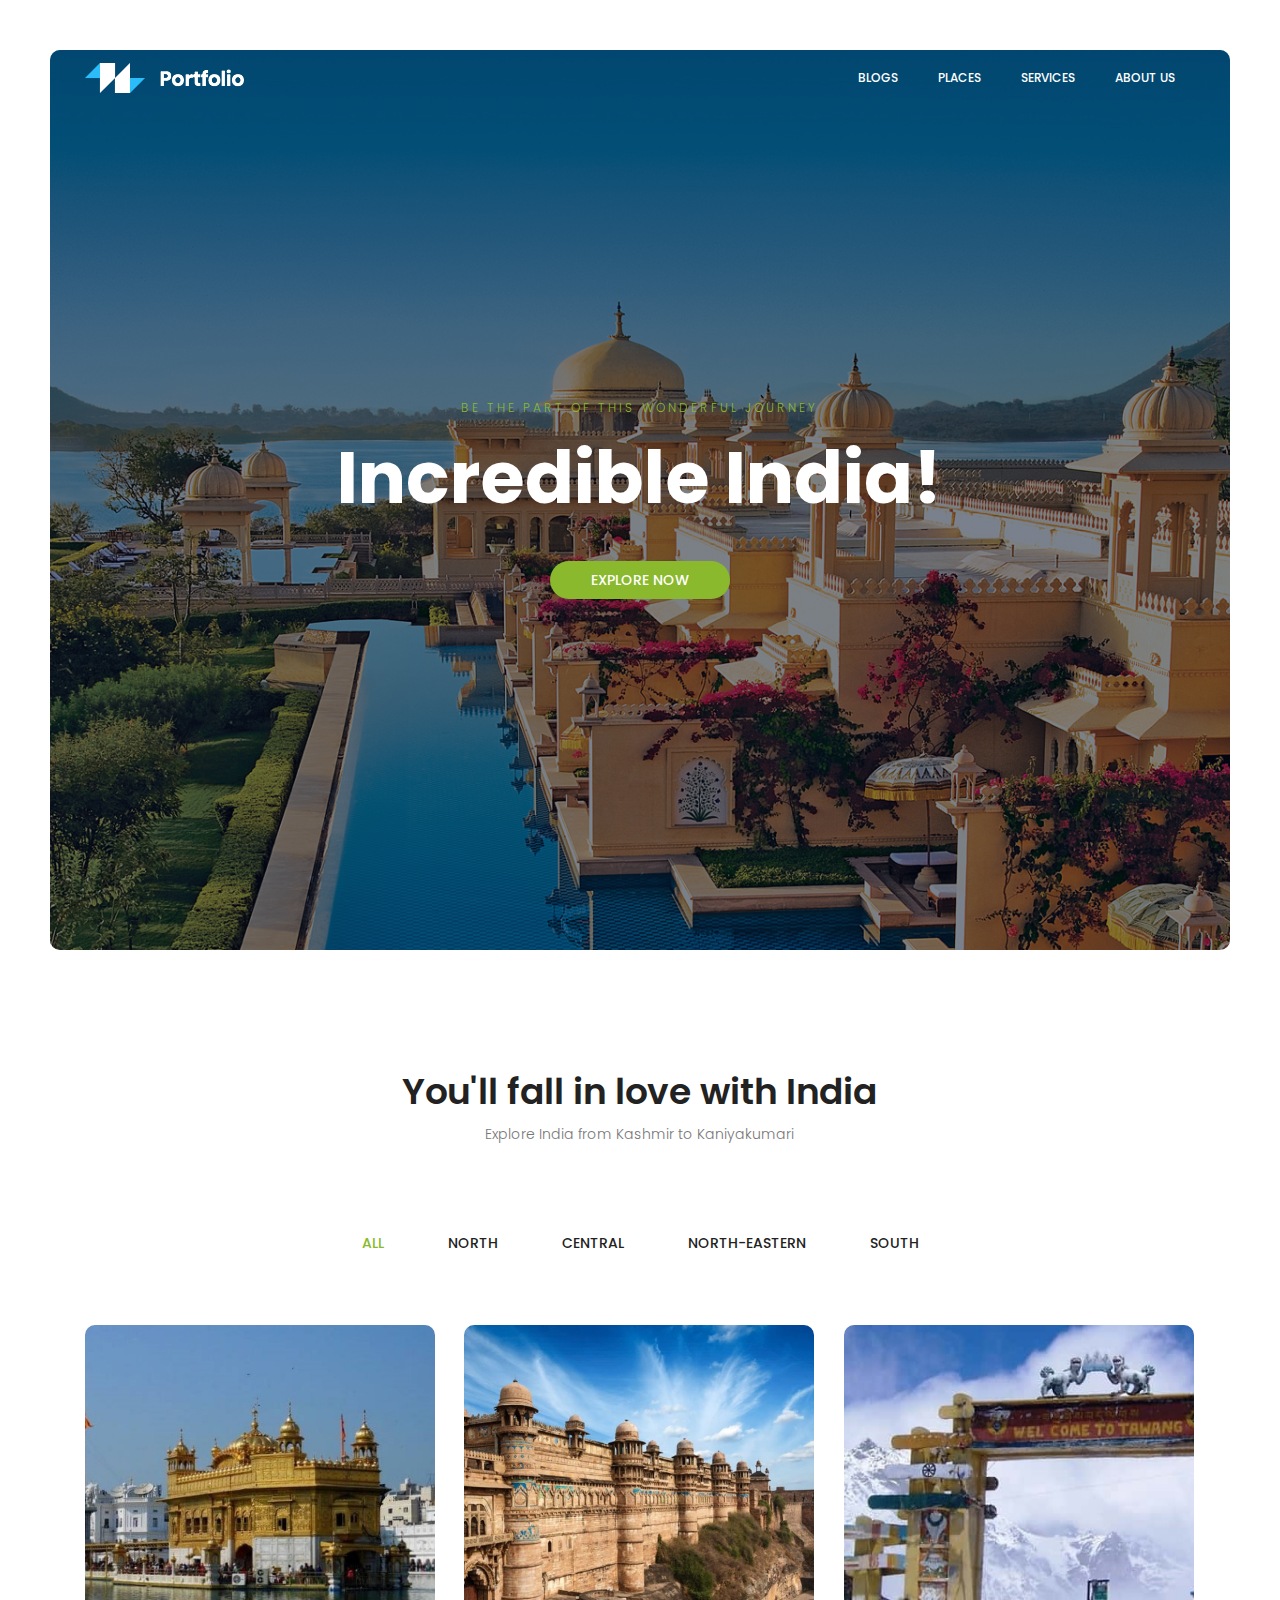
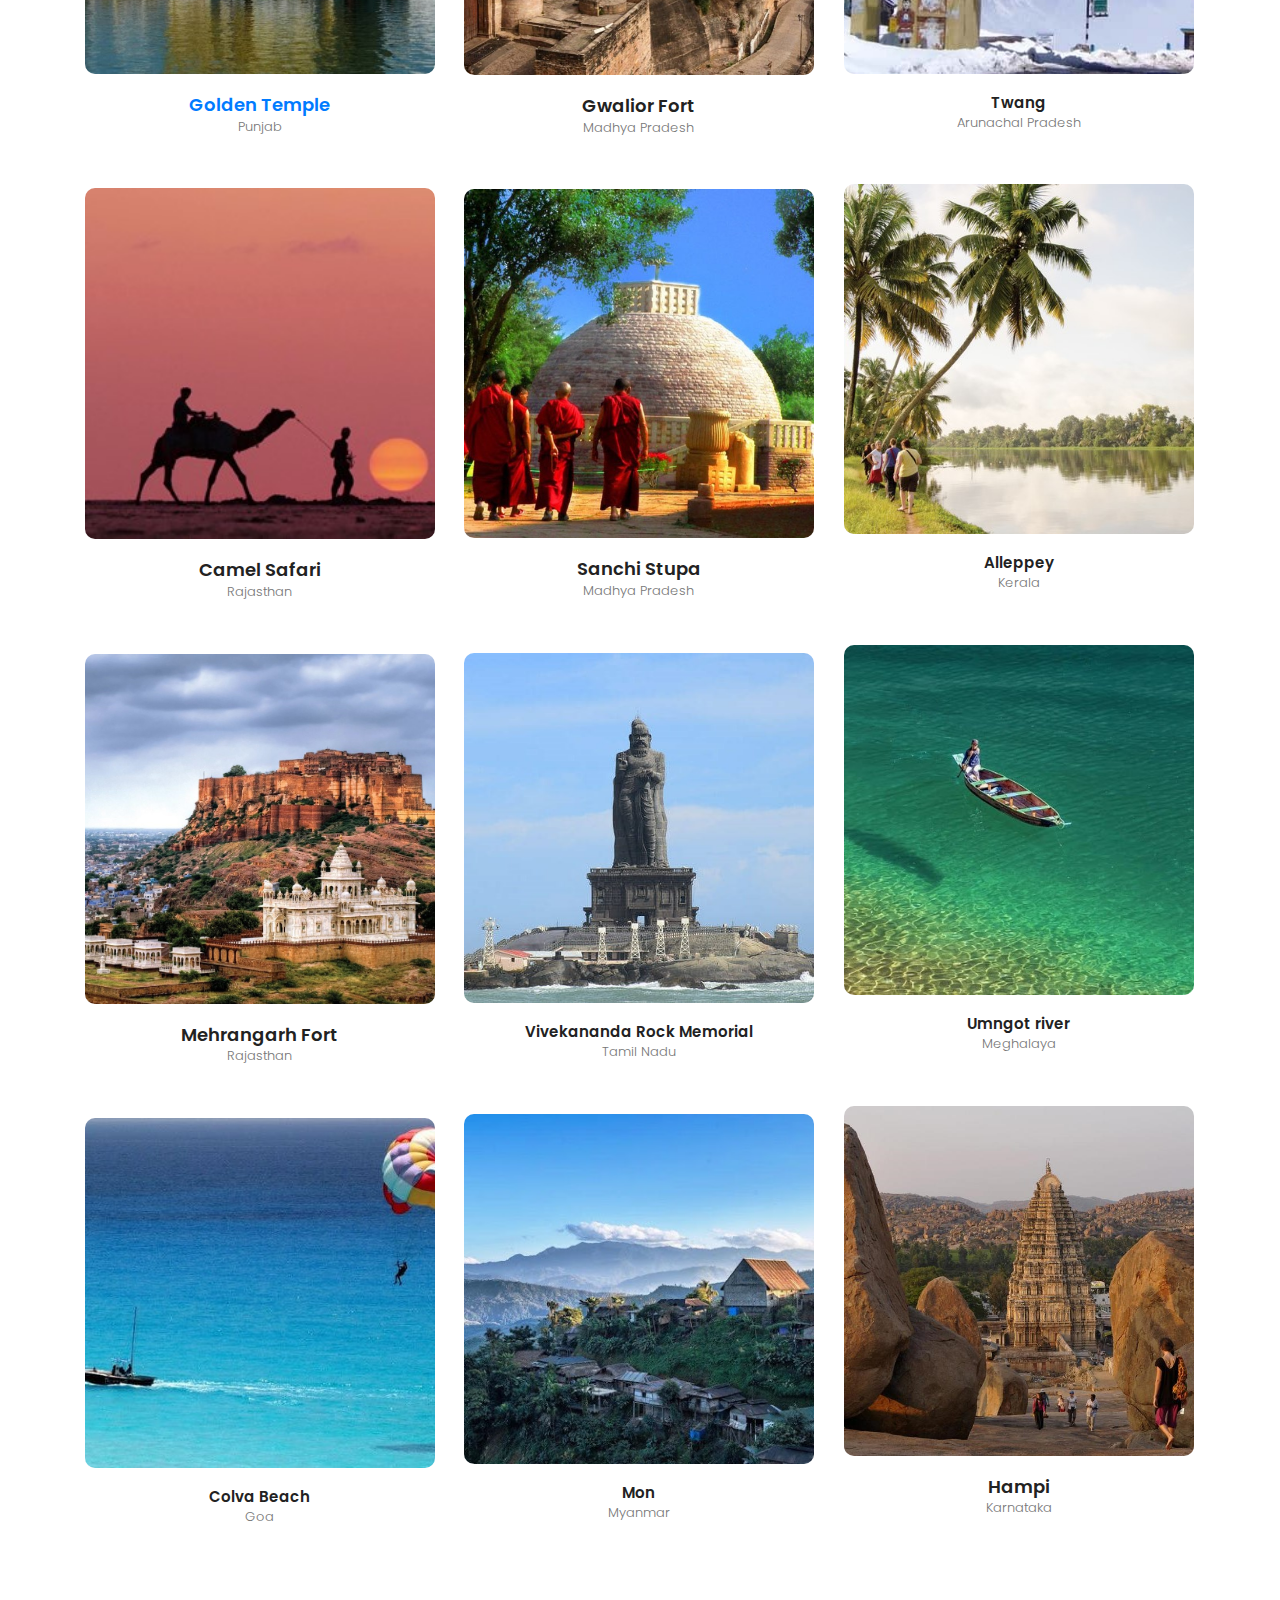
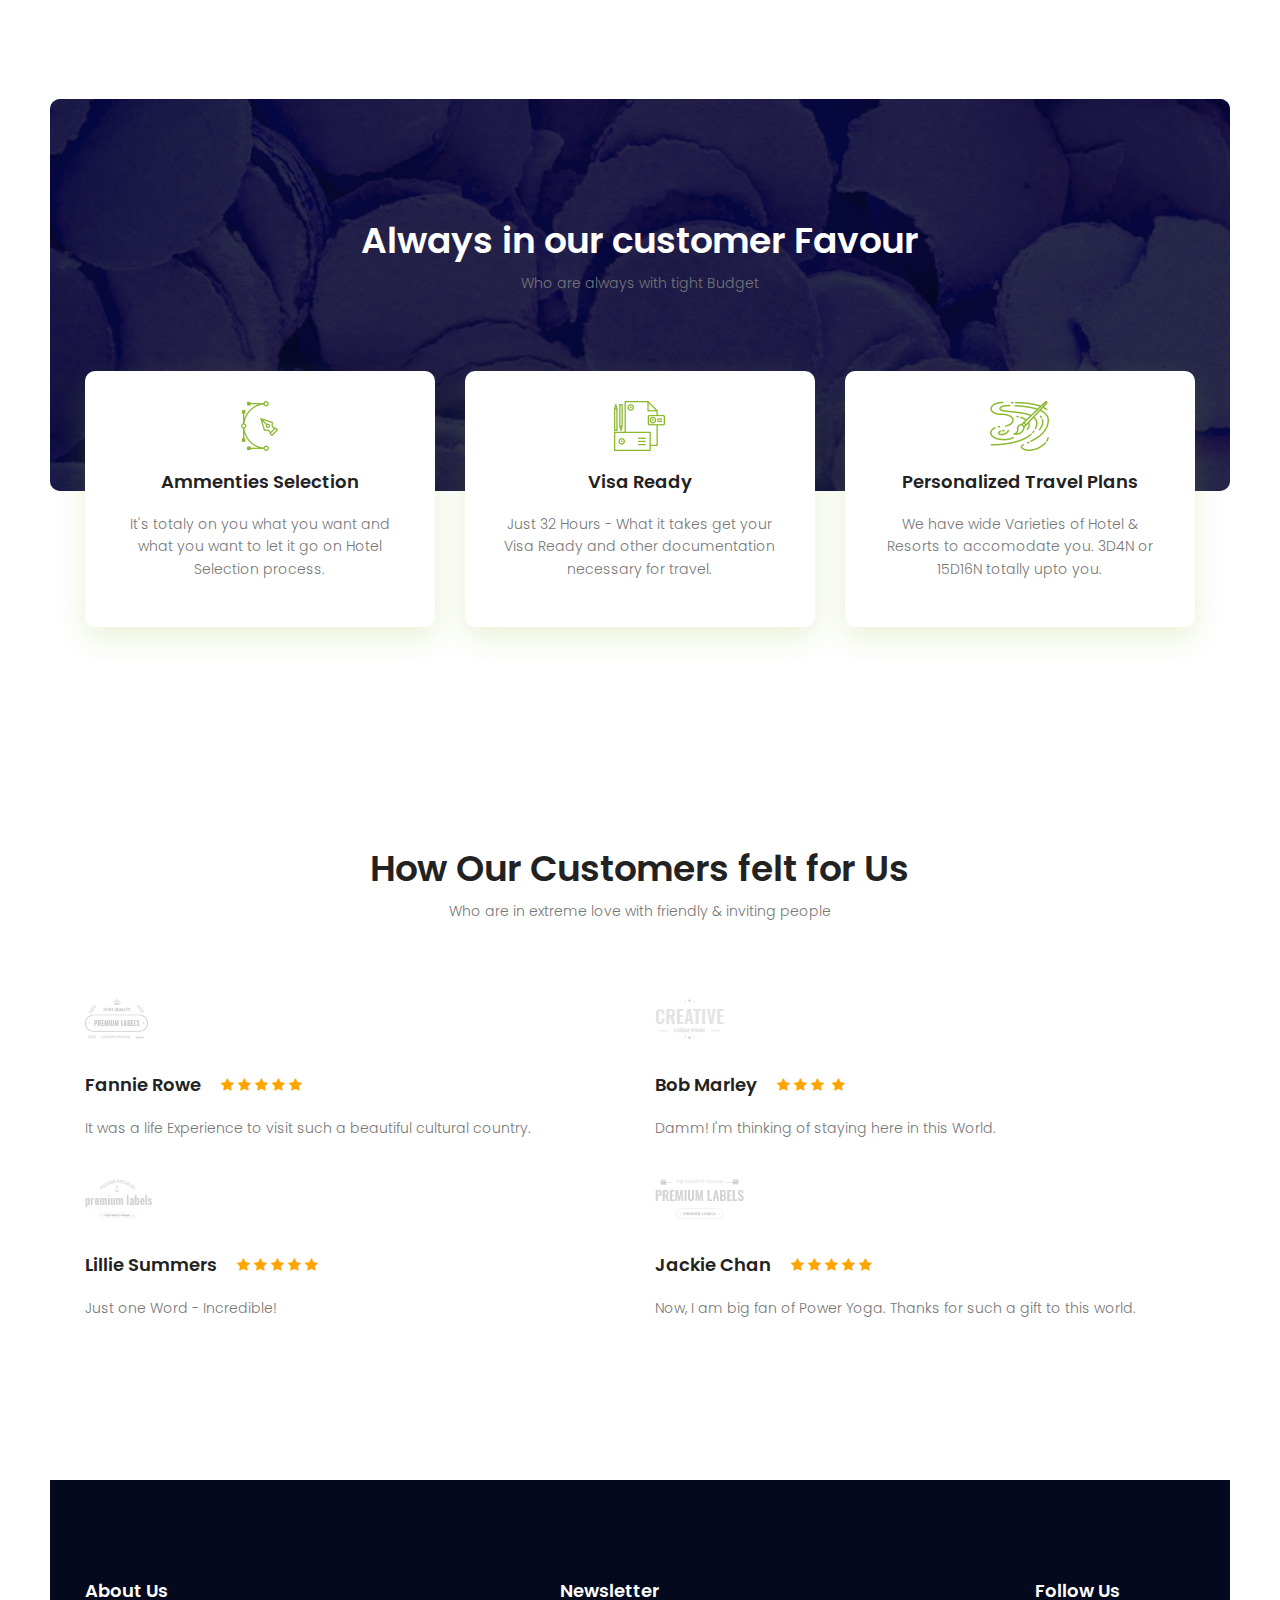
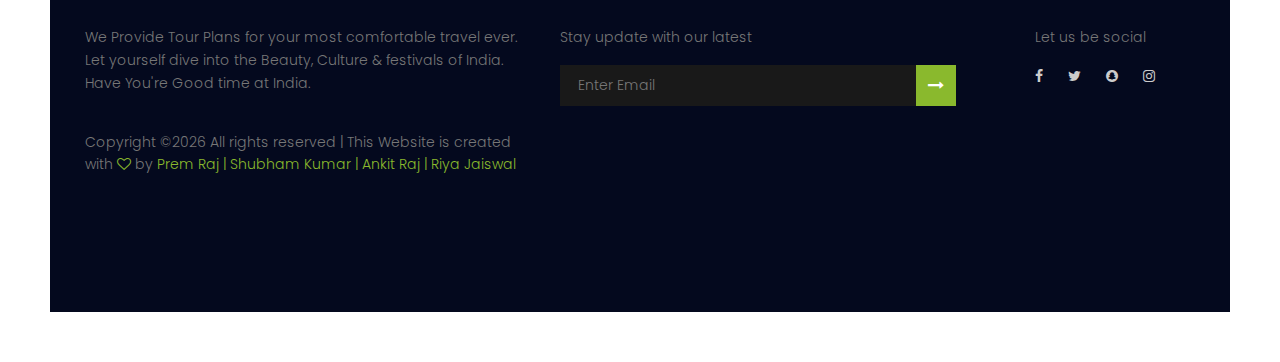
==== index.html @ 3ab8d6f5 "First Commit" ====
<!DOCTYPE html>
	<html lang="zxx" class="no-js">
	<head>
		<!-- Mobile Specific Meta -->
		<meta name="viewport" content="width=device-width, initial-scale=1, shrink-to-fit=no">
		<!-- Favicon-->
		<link rel="shortcut icon" href="img/fav.png">
		<!-- Author Meta -->
		<meta name="author" content="">
		<!-- Meta Description -->
		<meta name="description" content="">
		<!-- Meta Keyword -->
		<meta name="keywords" content="">
		<!-- meta character set -->
		<meta charset="UTF-8">
		<!-- Site Title -->
		<title>Tour India</title>
        <link rel="icon" href="./img/j.jpg" type="image/jpg">
		<link href="https://fonts.googleapis.com/css?family=Poppins:100,200,400,300,500,600,700" rel="stylesheet"> 
			<!--CSS============================================= -->
			<link rel="stylesheet" href="css/linearicons.css">
			<link rel="stylesheet" href="css/font-awesome.min.css">
			<link rel="stylesheet" href="css/bootstrap.css">
			<link rel="stylesheet" href="css/magnific-popup.css">
			<link rel="stylesheet" href="css/nice-select.css">					
			<link rel="stylesheet" href="css/animate.min.css">
			<link rel="stylesheet" href="css/owl.carousel.css">
			<link rel="stylesheet" href="css/main.css">
		</head>
		<body>
			<div class="protfolio-wrap">

			<!-- Start Header Area -->
			<header class="default-header">
				<nav class="navbar navbar-expand-lg  navbar-light">
					<div class="container">
						  <a class="navbar-brand" href="index.html">
						  	<img src="img/logo.png" alt="">
						  </a>
						  <button class="navbar-toggler" type="button" data-toggle="collapse" data-target="#navbarSupportedContent" aria-controls="navbarSupportedContent" aria-expanded="false" aria-label="Toggle navigation">
						    <span class="text-white lnr lnr-menu"></span>
						  </button>

						  <div class="collapse navbar-collapse justify-content-end align-items-center" id="navbarSupportedContent">
						    <ul class="navbar-nav">
								<li><a href="./Pages-inside/blog.html">Blogs</a></li>
								<li><a href="#portfolio">Places</a></li>
								<li><a href="#service">Services</a></li>
								<li><a href="./Pages-inside/About.html">About Us</a></li>
						    </ul>
						  </div>						
					</div>
				</nav>
			</header>
			<!-- End Header Area -->	
				<!-- start banner Area -->
				<section class="banner-area relative" id="home">	
					<div class="overlay overlay-bg"></div>
					<div class="container">
						<div class="row fullscreen d-flex align-items-center justify-content-center">
							<div class="banner-content col-lg-10">
								<h5 class="text-uppercase">Be the part of this Wonderful Journey</h5>
								<h1>
									Incredible India!				
								</h1>
								<a href="#" class="primary-btn text-uppercase">Explore Now</a>
							</div>											
						</div>
					</div>
				</section>
				<!-- End banner Area -->	
				
				<!-- Start portfolio-area Area -->	
				<section class="portfolio-area section-gap" id="portfolio">
				  <div class="container">
						<div class="row d-flex justify-content-center">
							<div class="menu-content col-lg-10">
								<div class="title text-center">
									<h1 class="mb-10">You'll fall in love with India</h1>
									<p>Explore India from Kashmir to Kaniyakumari</p>
								</div>
							</div>
						</div>
				    
				    <div class="filters">
				      <ul>
				        <li class="active" data-filter="*">All</li>
				        <li data-filter=".corporate">North</li>
				        <li data-filter=".personal">Central</li>
				        <li data-filter=".agency">North-Eastern</li>
				        <li data-filter=".portal">South</li>
				      </ul>
				    </div>
				    
				    <div class="filters-content">
				      <div class="row grid">
				        <div class="single-portfolio col-sm-4 all corporate">
				          <div class="item">
				            <img src="img/p1.jpg" alt="Work 1">
				            <div class="p-inner">
				              <h4><a href="./Pages-inside/GoldenTemple-Info.html">Golden Temple</a></h4>
				              <div class="cat">Punjab</div>
				            </div>
				          </div>
				        </div>
				        <div class="single-portfolio col-sm-4 all personal">
				          <div class="item">
				            <img src="img/p2.jpg" alt="Work 1">
				            <div class="p-inner">
				              <h4>Gwalior Fort</h4>
				              <div class="cat">Madhya Pradesh</div>
				            </div>
				          </div>
				        </div>
				        <div class="single-portfolio col-sm-4 all agency">
				          <div class="item">
				            <img src="img/p9.jpg" alt="Work 1">
				            <div class="p-inner">
				              <h5>Twang</h5>
				              <div class="cat">Arunachal Pradesh</div>
				            </div>
				          </div>
				        </div>
				        <div class="single-portfolio col-sm-4 all portal">
				          <div class="item">
				            <img src="img/p12.jpg" alt="Work 1">
				            <div class="p-inner">
				              <h5>Alleppey</h5>
				              <div class="cat">Kerala</div>
				            </div>
				          </div>
				        </div>

				        <div class="single-portfolio col-sm-4 all corporate">
				          <div class="item">
				            <img src="img/p5.jpg" alt="Work 1">
				            <div class="p-inner">
				              <h4>Camel Safari</h4>
				              <div class="cat">Rajasthan</div>
				            </div>
				          </div>
				        </div>
				        <div class="single-portfolio col-sm-4 all personal">
				          <div class="item">
				            <img src="img/p6.jpg" alt="Work 1">
				            <div class="p-inner">
				              <h4>Sanchi Stupa</h4>
				              <div class="cat">Madhya Pradesh</div>
				            </div>
				          </div>
				        </div>
				        <div class="single-portfolio col-sm-4 all agency">
				          <div class="item">
				            <img src="img/p7.jpg" alt="Work 1">
				            <div class="p-inner">
				              <h5>Umngot river</h5>
				              <div class="cat">Meghalaya</div>
				            </div>
				          </div>
				        </div>
				        <div class="single-portfolio col-sm-4 all portal">
				          <div class="item">
				            <img src="img/p10.jpg" alt="Work 1">
				            <div class="p-inner">
				              <h5>Vivekananda Rock Memorial</h5>
				              <div class="cat">Tamil Nadu</div>
				            </div>
				          </div>
				        </div>		
				        <div class="single-portfolio col-sm-4 all corporate">
				          <div class="item">
				            <img src="img/p4.jpg" alt="Work 1">
				            <div class="p-inner">
				              <h4>Mehrangarh Fort</h4>
				              <div class="cat">Rajasthan</div>
				            </div>
				          </div>
				        </div>
				        <div class="single-portfolio col-sm-4 all personal">
				          <div class="item">
				            <img src="img/p3.jpg" alt="Work 1">
				            <div class="p-inner">
				              <h4>Hampi</h4>
				              <div class="cat">Karnataka</div>
				            </div>
				          </div>
				        </div>
				        <div class="single-portfolio col-sm-4 all agency">
				          <div class="item">
				            <img src="img/p8.jpg" alt="Work 1">
				            <div class="p-inner">
				              <h5>Mon</h5>
				              <div class="cat">Myanmar</div>
				            </div>
				          </div>
				        </div>
				        <div class="single-portfolio col-sm-4 all portal">
				          <div class="item">
				            <img src="img/p11.jpg" alt="Work 1">
				            <div class="p-inner">
				              <h5>Colva Beach</h5>
				              <div class="cat">Goa</div>
				            </div>
				          </div>
				        </div>					        		        
				        
				      </div>
				    </div>
				    
				  </div>
				</section>
				<!-- End portfolio-area Area -->	

				
				<!-- Start service Area -->
				<section class="service-area section-gap relative" id="service">
					<div class="overlay overlay-bg"></div>	
					<div class="container">
						<div class="row d-flex justify-content-center">
							<div class="menu-content pb-60 col-lg-10">
								<div class="title text-center">
									<h1 class="mb-10 text-white">Always in our customer Favour</h1>
									<p>Who are always with tight Budget</p>
								</div>
							</div>
						</div>	
					</div>	
				</section>
				<!-- End service Area -->
				
				<!-- Start services Area -->
				<section class="services-area pb-100" >
					<div class="container">
						<div class="row">
							<div class="col-lg-4">
								<div class="single-service">
									<img class="img-fluid" src="img/s1.png" alt="">
									<h4>Ammenties Selection</h4>
									<p>
										It's totaly on you what you want and what you want to let it go on Hotel Selection process.
									</p>
								</div>
							</div>
							<div class="col-lg-4">
								<div class="single-service">
									<img class="img-fluid" src="img/s2.png" alt="">
									<h4>Visa Ready</h4>
									<p>
										Just 32 Hours - What it takes get your Visa Ready and other documentation necessary for travel.
									</p>
								</div>
							</div>
							<div class="col-lg-4">
								<div class="single-service">
									<img class="img-fluid" src="img/s3.png" alt="">
									<h4>Personalized Travel Plans</h4>
									<p>
										We have wide Varieties of Hotel &amp; Resorts to accomodate you. 3D4N or 15D16N totally upto you.
									</p>
								</div>
							</div>														
						</div>
					</div>	
				</section>
				<!-- End services Area -->
				
				<!-- Start review Area -->
				<section class="review-area section-gap" id="testimonial">
					<div class="container">
						<div class="row d-flex justify-content-center">
							<div class="menu-content pb-60 col-lg-10">
								<div class="title text-center">
									<h1 class="mb-10">How Our Customers felt for Us</h1>
									<p>Who are in extreme love with friendly &amp; inviting people</p>
								</div>
							</div>
						</div>							
						<div class="row">
							<div class="col-lg-6">
								<div class="single-review">
									<img src="img/c1.png" alt="">
									<div class="title d-flex flex-row">
										<a href="#"><h4>Fannie Rowe</h4></a>									
										<div class="star">
											<span class="fa fa-star checked"></span>
											<span class="fa fa-star checked"></span>
											<span class="fa fa-star checked"></span>
											<span class="fa fa-star checked"></span>
											<span class="fa fa-star checked"></span>
										</div>
									</div>
									<p>
										It was a life Experience to visit such a beautiful cultural country.
									</p>
								</div>	
								<div class="single-review">
									<img src="img/c3.png" alt="">
									<div class="title d-flex flex-row">
										<a href="#"><h4>Lillie Summers</h4></a>									
										<div class="star">
											<span class="fa fa-star checked"></span>
											<span class="fa fa-star checked"></span>
											<span class="fa fa-star checked"></span>
											<span class="fa fa-star checked"></span>
											<span class="fa fa-star checked"></span>
										</div>
									</div>
									<p>
										Just one Word - Incredible!
									</p>
								</div>															
							</div>
							<div class="col-lg-6">
								<div class="single-review">
									<img src="img/c2.png" alt="">
									<div class="title d-flex flex-row">
										<a href="#"><h4>Bob Marley</h4></a>									
										<div class="star">
											<span class="fa fa-star checked"></span>
											<span class="fa fa-star checked"></span>
											<span class="fa fa-star checked"></span>
											<span class="fa fa-starchecked"></span>
											<span class="fa fa-star checked"></span>
										</div>
									</div>
									<p>
										Damm! I'm thinking of staying here in this World.
									</p>
								</div>	
								<div class="single-review">
									<img src="img/c4.png" alt="">
									<div class="title d-flex flex-row">
										<a href="#"><h4>Jackie Chan</h4></a>									
										<div class="star">
											<span class="fa fa-star checked"></span>
											<span class="fa fa-star checked"></span>
											<span class="fa fa-star checked"></span>
											<span class="fa fa-star checked"></span>
											<span class="fa fa-star checked"></span>
										</div>
									</div>
									<p>
										Now, I am big fan of Power Yoga. Thanks for such a gift to this world.
									</p>
								</div>															
							</div>							
						</div>
                    </div>	
				</section>
				<!-- End review Area -->
				

				<!-- start footer Area -->		
				<footer class="footer-area section-gap">
					<div class="container">
						<div class="row">
							<div class="col-lg-5 col-md-6 col-sm-6">
								<div class="single-footer-widget">
									<h6>About Us</h6>
									<p>
										We Provide Tour Plans for your most comfortable travel ever. Let yourself dive into the Beauty, Culture &amp; festivals of India. Have You're Good time at India.
									</p>
									<p class="footer-text">
Copyright &copy;<script>document.write(new Date().getFullYear());</script> All rights reserved | This Website is created with <i class="fa fa-heart-o" aria-hidden="true"></i> by <a href="https://github.com/mrjatinchauhan" target="_blank">Prem Raj | Shubham Kumar | Ankit Raj | Riya Jaiswal</a>
								</p>	
								</div>
							</div>
							<div class="col-lg-5  col-md-6 col-sm-6">
								<div class="single-footer-widget">
									<h6>Newsletter</h6>
									<p>Stay update with our latest</p>
									<div class="" id="mc_embed_signup">
							         <form target="_blank"  action="" method="get" class="form-inline">
											<input class="form-control" name="EMAIL" placeholder="Enter Email" onfocus="this.placeholder = ''" onblur="this.placeholder = 'Enter Your Email Here '" required="" type="email">
				                            	<button class="click-btn btn btn-default"><i class="fa fa-long-arrow-right" aria-hidden="true"></i></button>
				                           
											<div class="info"></div>
										</form>
									</div>
								</div>
							</div>						
							<div class="col-lg-2 col-md-6 col-sm-6 social-widget">
								<div class="single-footer-widget">
									<h6>Follow Us</h6>
									<p>Let us be social</p>
									<div class="footer-social d-flex align-items-center">
										<a href="#"><i class="fa fa-facebook"></i></a>
										<a href="#"><i class="fa fa-twitter"></i></a>
										<a href="#"><i class="fa fa-snapchat"></i></a>
										<a href="#"><i class="fa fa-instagram"></i></a>
									</div>
								</div>
							</div>							
						</div>
					</div>
				</footer>	
				<!-- End footer Area -->					
			</div>
			<script src="js/vendor/jquery-2.2.4.min.js"></script>
			<script src="https://cdnjs.cloudflare.com/ajax/libs/popper.js/1.12.9/umd/popper.min.js" integrity="sha384-ApNbgh9B+Y1QKtv3Rn7W3mgPxhU9K/ScQsAP7hUibX39j7fakFPskvXusvfa0b4Q" crossorigin="anonymous"></script>
			<script src="js/vendor/bootstrap.min.js"></script>			
  			<script src="js/easing.min.js"></script>			
			<script src="js/jquery.ajaxchimp.min.js"></script>
			<script src="js/jquery.magnific-popup.min.js"></script>	
			<script src="js/owl.carousel.min.js"></script>			
			<script src="js/jquery.sticky.js"></script>			
			<script src="js/jquery.nice-select.min.js"></script>			
			<script src="js/parallax.min.js"></script>	
			<script src="js/mail-script.js"></script>
			<script src="js/isotope.pkgd.min.js"></script>	
			<script src="js/main.js"></script>	
		</body>
	</html>
---- css/linearicons.css ----
@font-face {
	font-family: 'Linearicons-Free';
	src:url('../fonts/Linearicons-Free.eot?w118d');
	src:url('../fonts/Linearicons-Free.eot?#iefixw118d') format('embedded-opentype'),
		url('../fonts/Linearicons-Free.woff2?w118d') format('woff2'),
		url('../fonts/Linearicons-Free.woff?w118d') format('woff'),
		url('../fonts/Linearicons-Free.ttf?w118d') format('truetype'),
		url('../fonts/Linearicons-Free.svg?w118d#Linearicons-Free') format('svg');
	font-weight: normal;
	font-style: normal;
}

.lnr {
	font-family: 'Linearicons-Free';
	speak: none;
	font-style: normal;
	font-weight: normal;
	font-variant: normal;
	text-transform: none;
	line-height: 1;

	/* Better Font Rendering =========== */
	-webkit-font-smoothing: antialiased;
	-moz-osx-font-smoothing: grayscale;
}

.lnr-home:before {
	content: "\e800";
}
.lnr-apartment:before {
	content: "\e801";
}
.lnr-pencil:before {
	content: "\e802";
}
.lnr-magic-wand:before {
	content: "\e803";
}
.lnr-drop:before {
	content: "\e804";
}
.lnr-lighter:before {
	content: "\e805";
}
.lnr-poop:before {
	content: "\e806";
}
.lnr-sun:before {
	content: "\e807";
}
.lnr-moon:before {
	content: "\e808";
}
.lnr-cloud:before {
	content: "\e809";
}
.lnr-cloud-upload:before {
	content: "\e80a";
}
.lnr-cloud-download:before {
	content: "\e80b";
}
.lnr-cloud-sync:before {
	content: "\e80c";
}
.lnr-cloud-check:before {
	content: "\e80d";
}
.lnr-database:before {
	content: "\e80e";
}
.lnr-lock:before {
	content: "\e80f";
}
.lnr-cog:before {
	content: "\e810";
}
.lnr-trash:before {
	content: "\e811";
}
.lnr-dice:before {
	content: "\e812";
}
.lnr-heart:before {
	content: "\e813";
}
.lnr-star:before {
	content: "\e814";
}
.lnr-star-half:before {
	content: "\e815";
}
.lnr-star-empty:before {
	content: "\e816";
}
.lnr-flag:before {
	content: "\e817";
}
.lnr-envelope:before {
	content: "\e818";
}
.lnr-paperclip:before {
	content: "\e819";
}
.lnr-inbox:before {
	content: "\e81a";
}
.lnr-eye:before {
	content: "\e81b";
}
.lnr-printer:before {
	content: "\e81c";
}
.lnr-file-empty:before {
	content: "\e81d";
}
.lnr-file-add:before {
	content: "\e81e";
}
.lnr-enter:before {
	content: "\e81f";
}
.lnr-exit:before {
	content: "\e820";
}
.lnr-graduation-hat:before {
	content: "\e821";
}
.lnr-license:before {
	content: "\e822";
}
.lnr-music-note:before {
	content: "\e823";
}
.lnr-film-play:before {
	content: "\e824";
}
.lnr-camera-video:before {
	content: "\e825";
}
.lnr-camera:before {
	content: "\e826";
}
.lnr-picture:before {
	content: "\e827";
}
.lnr-book:before {
	content: "\e828";
}
.lnr-bookmark:before {
	content: "\e829";
}
.lnr-user:before {
	content: "\e82a";
}
.lnr-users:before {
	content: "\e82b";
}
.lnr-shirt:before {
	content: "\e82c";
}
.lnr-store:before {
	content: "\e82d";
}
.lnr-cart:before {
	content: "\e82e";
}
.lnr-tag:before {
	content: "\e82f";
}
.lnr-phone-handset:before {
	content: "\e830";
}
.lnr-phone:before {
	content: "\e831";
}
.lnr-pushpin:before {
	content: "\e832";
}
.lnr-map-marker:before {
	content: "\e833";
}
.lnr-map:before {
	content: "\e834";
}
.lnr-location:before {
	content: "\e835";
}
.lnr-calendar-full:before {
	content: "\e836";
}
.lnr-keyboard:before {
	content: "\e837";
}
.lnr-spell-check:before {
	content: "\e838";
}
.lnr-screen:before {
	content: "\e839";
}
.lnr-smartphone:before {
	content: "\e83a";
}
.lnr-tablet:before {
	content: "\e83b";
}
.lnr-laptop:before {
	content: "\e83c";
}
.lnr-laptop-phone:before {
	content: "\e83d";
}
.lnr-power-switch:before {
	content: "\e83e";
}
.lnr-bubble:before {
	content: "\e83f";
}
.lnr-heart-pulse:before {
	content: "\e840";
}
.lnr-construction:before {
	content: "\e841";
}
.lnr-pie-chart:before {
	content: "\e842";
}
.lnr-chart-bars:before {
	content: "\e843";
}
.lnr-gift:before {
	content: "\e844";
}
.lnr-diamond:before {
	content: "\e845";
}
.lnr-linearicons:before {
	content: "\e846";
}
.lnr-dinner:before {
	content: "\e847";
}
.lnr-coffee-cup:before {
	content: "\e848";
}
.lnr-leaf:before {
	content: "\e849";
}
.lnr-paw:before {
	content: "\e84a";
}
.lnr-rocket:before {
	content: "\e84b";
}
.lnr-briefcase:before {
	content: "\e84c";
}
.lnr-bus:before {
	content: "\e84d";
}
.lnr-car:before {
	content: "\e84e";
}
.lnr-train:before {
	content: "\e84f";
}
.lnr-bicycle:before {
	content: "\e850";
}
.lnr-wheelchair:before {
	content: "\e851";
}
.lnr-select:before {
	content: "\e852";
}
.lnr-earth:before {
	content: "\e853";
}
.lnr-smile:before {
	content: "\e854";
}
.lnr-sad:before {
	content: "\e855";
}
.lnr-neutral:before {
	content: "\e856";
}
.lnr-mustache:before {
	content: "\e857";
}
.lnr-alarm:before {
	content: "\e858";
}
.lnr-bullhorn:before {
	content: "\e859";
}
.lnr-volume-high:before {
	content: "\e85a";
}
.lnr-volume-medium:before {
	content: "\e85b";
}
.lnr-volume-low:before {
	content: "\e85c";
}
.lnr-volume:before {
	content: "\e85d";
}
.lnr-mic:before {
	content: "\e85e";
}
.lnr-hourglass:before {
	content: "\e85f";
}
.lnr-undo:before {
	content: "\e860";
}
.lnr-redo:before {
	content: "\e861";
}
.lnr-sync:before {
	content: "\e862";
}
.lnr-history:before {
	content: "\e863";
}
.lnr-clock:before {
	content: "\e864";
}
.lnr-download:before {
	content: "\e865";
}
.lnr-upload:before {
	content: "\e866";
}
.lnr-enter-down:before {
	content: "\e867";
}
.lnr-exit-up:before {
	content: "\e868";
}
.lnr-bug:before {
	content: "\e869";
}
.lnr-code:before {
	content: "\e86a";
}
.lnr-link:before {
	content: "\e86b";
}
.lnr-unlink:before {
	content: "\e86c";
}
.lnr-thumbs-up:before {
	content: "\e86d";
}
.lnr-thumbs-down:before {
	content: "\e86e";
}
.lnr-magnifier:before {
	content: "\e86f";
}
.lnr-cross:before {
	content: "\e870";
}
.lnr-menu:before {
	content: "\e871";
}
.lnr-list:before {
	content: "\e872";
}
.lnr-chevron-up:before {
	content: "\e873";
}
.lnr-chevron-down:before {
	content: "\e874";
}
.lnr-chevron-left:before {
	content: "\e875";
}
.lnr-chevron-right:before {
	content: "\e876";
}
.lnr-arrow-up:before {
	content: "\e877";
}
.lnr-arrow-down:before {
	content: "\e878";
}
.lnr-arrow-left:before {
	content: "\e879";
}
.lnr-arrow-right:before {
	content: "\e87a";
}
.lnr-move:before {
	content: "\e87b";
}
.lnr-warning:before {
	content: "\e87c";
}
.lnr-question-circle:before {
	content: "\e87d";
}
.lnr-menu-circle:before {
	content: "\e87e";
}
.lnr-checkmark-circle:before {
	content: "\e87f";
}
.lnr-cross-circle:before {
	content: "\e880";
}
.lnr-plus-circle:before {
	content: "\e881";
}
.lnr-circle-minus:before {
	content: "\e882";
}
.lnr-arrow-up-circle:before {
	content: "\e883";
}
.lnr-arrow-down-circle:before {
	content: "\e884";
}
.lnr-arrow-left-circle:before {
	content: "\e885";
}
.lnr-arrow-right-circle:before {
	content: "\e886";
}
.lnr-chevron-up-circle:before {
	content: "\e887";
}
.lnr-chevron-down-circle:before {
	content: "\e888";
}
.lnr-chevron-left-circle:before {
	content: "\e889";
}
.lnr-chevron-right-circle:before {
	content: "\e88a";
}
.lnr-crop:before {
	content: "\e88b";
}
.lnr-frame-expand:before {
	content: "\e88c";
}
.lnr-frame-contract:before {
	content: "\e88d";
}
.lnr-layers:before {
	content: "\e88e";
}
.lnr-funnel:before {
	content: "\e88f";
}
.lnr-text-format:before {
	content: "\e890";
}
.lnr-text-format-remove:before {
	content: "\e891";
}
.lnr-text-size:before {
	content: "\e892";
}
.lnr-bold:before {
	content: "\e893";
}
.lnr-italic:before {
	content: "\e894";
}
.lnr-underline:before {
	content: "\e895";
}
.lnr-strikethrough:before {
	content: "\e896";
}
.lnr-highlight:before {
	content: "\e897";
}
.lnr-text-align-left:before {
	content: "\e898";
}
.lnr-text-align-center:before {
	content: "\e899";
}
.lnr-text-align-right:before {
	content: "\e89a";
}
.lnr-text-align-justify:before {
	content: "\e89b";
}
.lnr-line-spacing:before {
	content: "\e89c";
}
.lnr-indent-increase:before {
	content: "\e89d";
}
.lnr-indent-decrease:before {
	content: "\e89e";
}
.lnr-pilcrow:before {
	content: "\e89f";
}
.lnr-direction-ltr:before {
	content: "\e8a0";
}
.lnr-direction-rtl:before {
	content: "\e8a1";
}
.lnr-page-break:before {
	content: "\e8a2";
}
.lnr-sort-alpha-asc:before {
	content: "\e8a3";
}
.lnr-sort-amount-asc:before {
	content: "\e8a4";
}
.lnr-hand:before {
	content: "\e8a5";
}
.lnr-pointer-up:before {
	content: "\e8a6";
}
.lnr-pointer-right:before {
	content: "\e8a7";
}
.lnr-pointer-down:before {
	content: "\e8a8";
}
.lnr-pointer-left:before {
	content: "\e8a9";
}
---- css/nice-select.css ----
.nice-select {
  -webkit-tap-highlight-color: transparent;
  background-color: #fff;
  border-radius: 5px;
  border: solid 1px #e8e8e8;
  box-sizing: border-box;
  clear: both;
  cursor: pointer;
  display: block;
  float: left;
  font-family: inherit;
  font-size: 14px;
  font-weight: normal;
  height: 42px;
  line-height: 40px;
  outline: none;
  padding-left: 18px;
  padding-right: 30px;
  position: relative;
  text-align: left !important;
  -webkit-transition: all 0.2s ease-in-out;
  transition: all 0.2s ease-in-out;
  -webkit-user-select: none;
     -moz-user-select: none;
      -ms-user-select: none;
          user-select: none;
  white-space: nowrap;
  width: auto; }
  .nice-select:hover {
    border-color: #dbdbdb; }
  .nice-select:active, .nice-select.open, .nice-select:focus {
    border-color: #999; }
  .nice-select:after {
    border-bottom: 2px solid #999;
    border-right: 2px solid #999;
    content: '';
    display: block;
    height: 5px;
    margin-top: -4px;
    pointer-events: none;
    position: absolute;
    right: 12px;
    top: 50%;
    -webkit-transform-origin: 66% 66%;
        -ms-transform-origin: 66% 66%;
            transform-origin: 66% 66%;
    -webkit-transform: rotate(45deg);
        -ms-transform: rotate(45deg);
            transform: rotate(45deg);
    -webkit-transition: all 0.15s ease-in-out;
    transition: all 0.15s ease-in-out;
    width: 5px; }
  .nice-select.open:after {
    -webkit-transform: rotate(-135deg);
        -ms-transform: rotate(-135deg);
            transform: rotate(-135deg); }
  .nice-select.open .list {
    opacity: 1;
    pointer-events: auto;
    -webkit-transform: scale(1) translateY(0);
        -ms-transform: scale(1) translateY(0);
            transform: scale(1) translateY(0); }
  .nice-select.disabled {
    border-color: #ededed;
    color: #999;
    pointer-events: none; }
    .nice-select.disabled:after {
      border-color: #cccccc; }
  .nice-select.wide {
    width: 100%; }
    .nice-select.wide .list {
      left: 0 !important;
      right: 0 !important; }
  .nice-select.right {
    float: right; }
    .nice-select.right .list {
      left: auto;
      right: 0; }
  .nice-select.small {
    font-size: 12px;
    height: 36px;
    line-height: 34px; }
    .nice-select.small:after {
      height: 4px;
      width: 4px; }
    .nice-select.small .option {
      line-height: 34px;
      min-height: 34px; }
  .nice-select .list {
    background-color: #fff;
    border-radius: 5px;
    box-shadow: 0 0 0 1px rgba(68, 68, 68, 0.11);
    box-sizing: border-box;
    margin-top: 4px;
    opacity: 0;
    overflow: hidden;
    padding: 0;
    pointer-events: none;
    position: absolute;
    top: 100%;
    left: 0;
    -webkit-transform-origin: 50% 0;
        -ms-transform-origin: 50% 0;
            transform-origin: 50% 0;
    -webkit-transform: scale(0.75) translateY(-21px);
        -ms-transform: scale(0.75) translateY(-21px);
            transform: scale(0.75) translateY(-21px);
    -webkit-transition: all 0.2s cubic-bezier(0.5, 0, 0, 1.25), opacity 0.15s ease-out;
    transition: all 0.2s cubic-bezier(0.5, 0, 0, 1.25), opacity 0.15s ease-out;
    z-index: 9; }
    .nice-select .list:hover .option:not(:hover) {
      background-color: transparent !important; }
  .nice-select .option {
    cursor: pointer;
    font-weight: 400;
    line-height: 40px;
    list-style: none;
    min-height: 40px;
    outline: none;
    padding-left: 18px;
    padding-right: 29px;
    text-align: left;
    -webkit-transition: all 0.2s;
    transition: all 0.2s; }
    .nice-select .option:hover, .nice-select .option.focus, .nice-select .option.selected.focus {
      background-color: #f6f6f6; }
    .nice-select .option.selected {
      font-weight: bold; }
    .nice-select .option.disabled {
      background-color: transparent;
      color: #999;
      cursor: default; }

.no-csspointerevents .nice-select .list {
  display: none; }

.no-csspointerevents .nice-select.open .list {
  display: block; }
---- css/main.css ----
/*--------------------------- Color variations ----------------------*/
/* Medium Layout: 1280px */
/* Tablet Layout: 768px */
/* Mobile Layout: 320px */
/* Wide Mobile Layout: 480px */
/* =================================== */
/*  Basic Style 
/* =================================== */
::-moz-selection {
  /* Code for Firefox */
  background-color: #8ab92d;
  color: #fff;
}

::selection {
  background-color: #8ab92d;
  color: #fff;
}

::-webkit-input-placeholder {
  /* WebKit, Blink, Edge */
  color: #777777;
  font-weight: 300;
}

:-moz-placeholder {
  /* Mozilla Firefox 4 to 18 */
  color: #777777;
  opacity: 1;
  font-weight: 300;
}

::-moz-placeholder {
  /* Mozilla Firefox 19+ */
  color: #777777;
  opacity: 1;
  font-weight: 300;
}

:-ms-input-placeholder {
  /* Internet Explorer 10-11 */
  color: #777777;
  font-weight: 300;
}

::-ms-input-placeholder {
  /* Microsoft Edge */
  color: #777777;
  font-weight: 300;
}

body {
  color: #777777;
  font-family: "Poppins", sans-serif;
  font-size: 14px;
  font-weight: 300;
  line-height: 1.625em;
  position: relative;
}

ol, ul {
  margin: 0;
  padding: 0;
  list-style: none;
}

select {
  display: block;
}

figure {
  margin: 0;
}

a {
  -webkit-transition: all 0.3s ease 0s;
  -moz-transition: all 0.3s ease 0s;
  -o-transition: all 0.3s ease 0s;
  transition: all 0.3s ease 0s;
}

iframe {
  border: 0;
}

a, a:focus, a:hover {
  text-decoration: none;
  outline: 0;
}

.btn.active.focus,
.btn.active:focus,
.btn.focus,
.btn.focus:active,
.btn:active:focus,
.btn:focus {
  text-decoration: none;
  outline: 0;
}

.card-panel {
  margin: 0;
  padding: 60px;
}

/**
 *  Typography
 *
 **/
.btn i, .btn-large i, .btn-floating i, .btn-large i, .btn-flat i {
  font-size: 1em;
  line-height: inherit;
}

.gray-bg {
  background: #f9f9ff;
}

h1, h2, h3,
h4, h5, h6 {
  font-family: "Poppins", sans-serif;
  color: #222222;
  line-height: 1.2em !important;
  margin-bottom: 0;
  margin-top: 0;
  font-weight: 600;
}

.h1, .h2, .h3,
.h4, .h5, .h6 {
  margin-bottom: 0;
  margin-top: 0;
  font-family: "Poppins", sans-serif;
  font-weight: 600;
  color: #222222;
}

h1, .h1 {
  font-size: 36px;
}

h2, .h2 {
  font-size: 30px;
}

h3, .h3 {
  font-size: 24px;
}

h4, .h4 {
  font-size: 18px;
}

h5, .h5 {
  font-size: 16px;
}

h6, .h6 {
  font-size: 14px;
  color: #222222;
}

td, th {
  border-radius: 0px;
}

/**
 * For modern browsers
 * 1. The space content is one way to avoid an Opera bug when the
 *    contenteditable attribute is included anywhere else in the document.
 *    Otherwise it causes space to appear at the top and bottom of elements
 *    that are clearfixed.
 * 2. The use of `table` rather than `block` is only necessary if using
 *    `:before` to contain the top-margins of child elements.
 */
.clear::before, .clear::after {
  content: " ";
  display: table;
}

.clear::after {
  clear: both;
}

.fz-11 {
  font-size: 11px;
}

.fz-12 {
  font-size: 12px;
}

.fz-13 {
  font-size: 13px;
}

.fz-14 {
  font-size: 14px;
}

.fz-15 {
  font-size: 15px;
}

.fz-16 {
  font-size: 16px;
}

.fz-18 {
  font-size: 18px;
}

.fz-30 {
  font-size: 30px;
}

.fz-48 {
  font-size: 48px !important;
}

.fw100 {
  font-weight: 100;
}

.fw300 {
  font-weight: 300;
}

.fw400 {
  font-weight: 400 !important;
}

.fw500 {
  font-weight: 500;
}

.f700 {
  font-weight: 700;
}

.fsi {
  font-style: italic;
}

.mt-10 {
  margin-top: 10px;
}

.mt-15 {
  margin-top: 15px;
}

.mt-20 {
  margin-top: 20px;
}

.mt-25 {
  margin-top: 25px;
}

.mt-30 {
  margin-top: 30px;
}

.mt-35 {
  margin-top: 35px;
}

.mt-40 {
  margin-top: 40px;
}

.mt-50 {
  margin-top: 50px;
}

.mt-60 {
  margin-top: 60px;
}

.mt-70 {
  margin-top: 70px;
}

.mt-80 {
  margin-top: 80px;
}

.mt-100 {
  margin-top: 100px;
}

.mt-120 {
  margin-top: 120px;
}

.mt-150 {
  margin-top: 150px;
}

.ml-0 {
  margin-left: 0 !important;
}

.ml-5 {
  margin-left: 5px !important;
}

.ml-10 {
  margin-left: 10px;
}

.ml-15 {
  margin-left: 15px;
}

.ml-20 {
  margin-left: 20px;
}

.ml-30 {
  margin-left: 30px;
}

.ml-50 {
  margin-left: 50px;
}

.mr-0 {
  margin-right: 0 !important;
}

.mr-5 {
  margin-right: 5px !important;
}

.mr-15 {
  margin-right: 15px;
}

.mr-10 {
  margin-right: 10px;
}

.mr-20 {
  margin-right: 20px;
}

.mr-30 {
  margin-right: 30px;
}

.mr-50 {
  margin-right: 50px;
}

.mb-0 {
  margin-bottom: 0px;
}

.mb-0-i {
  margin-bottom: 0px !important;
}

.mb-5 {
  margin-bottom: 5px;
}

.mb-10 {
  margin-bottom: 10px;
}

.mb-15 {
  margin-bottom: 15px;
}

.mb-20 {
  margin-bottom: 20px;
}

.mb-25 {
  margin-bottom: 25px;
}

.mb-30 {
  margin-bottom: 30px;
}

.mb-40 {
  margin-bottom: 40px;
}

.mb-50 {
  margin-bottom: 50px;
}

.mb-60 {
  margin-bottom: 60px;
}

.mb-70 {
  margin-bottom: 70px;
}

.mb-80 {
  margin-bottom: 80px;
}

.mb-90 {
  margin-bottom: 90px;
}

.mb-100 {
  margin-bottom: 100px;
}

.pt-0 {
  padding-top: 0px;
}

.pt-10 {
  padding-top: 10px;
}

.pt-15 {
  padding-top: 15px;
}

.pt-20 {
  padding-top: 20px;
}

.pt-25 {
  padding-top: 25px;
}

.pt-30 {
  padding-top: 30px;
}

.pt-40 {
  padding-top: 40px;
}

.pt-50 {
  padding-top: 50px;
}

.pt-60 {
  padding-top: 60px;
}

.pt-70 {
  padding-top: 70px;
}

.pt-80 {
  padding-top: 80px;
}

.pt-90 {
  padding-top: 90px;
}

.pt-100 {
  padding-top: 100px;
}

.pt-120 {
  padding-top: 120px;
}

.pt-150 {
  padding-top: 150px;
}

.pt-170 {
  padding-top: 170px;
}

.pb-0 {
  padding-bottom: 0px;
}

.pb-10 {
  padding-bottom: 10px;
}

.pb-15 {
  padding-bottom: 15px;
}

.pb-20 {
  padding-bottom: 20px;
}

.pb-25 {
  padding-bottom: 25px;
}

.pb-30 {
  padding-bottom: 30px;
}

.pb-40 {
  padding-bottom: 40px;
}

.pb-50 {
  padding-bottom: 50px;
}

.pb-60 {
  padding-bottom: 60px;
}

.pb-70 {
  padding-bottom: 70px;
}

.pb-80 {
  padding-bottom: 80px;
}

.pb-90 {
  padding-bottom: 90px;
}

.pb-100 {
  padding-bottom: 100px;
}

.pb-120 {
  padding-bottom: 120px;
}

.pb-150 {
  padding-bottom: 150px;
}

.pr-30 {
  padding-right: 30px;
}

.pl-30 {
  padding-left: 30px;
}

.pl-90 {
  padding-left: 90px;
}

.p-40 {
  padding: 40px;
}

.float-left {
  float: left;
}

.float-right {
  float: right;
}

.text-italic {
  font-style: italic;
}

.text-white {
  color: #fff;
}

.text-black {
  color: #000;
}

.transition {
  -webkit-transition: all 0.3s ease 0s;
  -moz-transition: all 0.3s ease 0s;
  -o-transition: all 0.3s ease 0s;
  transition: all 0.3s ease 0s;
}

.section-full {
  padding: 100px 0;
}

.section-half {
  padding: 75px 0;
}

.text-center {
  text-align: center;
}

.text-left {
  text-align: left;
}

.text-rigth {
  text-align: right;
}

.flex {
  display: -webkit-box;
  display: -webkit-flex;
  display: -moz-flex;
  display: -ms-flexbox;
  display: flex;
}

.inline-flex {
  display: -webkit-inline-box;
  display: -webkit-inline-flex;
  display: -moz-inline-flex;
  display: -ms-inline-flexbox;
  display: inline-flex;
}

.flex-grow {
  -webkit-box-flex: 1;
  -webkit-flex-grow: 1;
  -moz-flex-grow: 1;
  -ms-flex-positive: 1;
  flex-grow: 1;
}

.flex-wrap {
  -webkit-flex-wrap: wrap;
  -moz-flex-wrap: wrap;
  -ms-flex-wrap: wrap;
  flex-wrap: wrap;
}

.flex-left {
  -webkit-box-pack: start;
  -ms-flex-pack: start;
  -webkit-justify-content: flex-start;
  -moz-justify-content: flex-start;
  justify-content: flex-start;
}

.flex-middle {
  -webkit-box-align: center;
  -ms-flex-align: center;
  -webkit-align-items: center;
  -moz-align-items: center;
  align-items: center;
}

.flex-right {
  -webkit-box-pack: end;
  -ms-flex-pack: end;
  -webkit-justify-content: flex-end;
  -moz-justify-content: flex-end;
  justify-content: flex-end;
}

.flex-top {
  -webkit-align-self: flex-start;
  -moz-align-self: flex-start;
  -ms-flex-item-align: start;
  align-self: flex-start;
}

.flex-center {
  -webkit-box-pack: center;
  -ms-flex-pack: center;
  -webkit-justify-content: center;
  -moz-justify-content: center;
  justify-content: center;
}

.flex-bottom {
  -webkit-align-self: flex-end;
  -moz-align-self: flex-end;
  -ms-flex-item-align: end;
  align-self: flex-end;
}

.space-between {
  -webkit-box-pack: justify;
  -ms-flex-pack: justify;
  -webkit-justify-content: space-between;
  -moz-justify-content: space-between;
  justify-content: space-between;
}

.space-around {
  -ms-flex-pack: distribute;
  -webkit-justify-content: space-around;
  -moz-justify-content: space-around;
  justify-content: space-around;
}

.flex-column {
  -webkit-box-direction: normal;
  -webkit-box-orient: vertical;
  -webkit-flex-direction: column;
  -moz-flex-direction: column;
  -ms-flex-direction: column;
  flex-direction: column;
}

.flex-cell {
  display: -webkit-box;
  display: -webkit-flex;
  display: -moz-flex;
  display: -ms-flexbox;
  display: flex;
  -webkit-box-flex: 1;
  -webkit-flex-grow: 1;
  -moz-flex-grow: 1;
  -ms-flex-positive: 1;
  flex-grow: 1;
}

.display-table {
  display: table;
}

.light {
  color: #fff;
}

.dark {
  color: #222;
}

.relative {
  position: relative;
}

.overflow-hidden {
  overflow: hidden;
}

.overlay {
  position: absolute;
  left: 0;
  right: 0;
  top: 0;
  bottom: 0;
}

.container.fullwidth {
  width: 100%;
}

.container.no-padding {
  padding-left: 0;
  padding-right: 0;
}

.no-padding {
  padding: 0;
}

.section-bg {
  background: #f9fafc;
}

@media (max-width: 767px) {
  .no-flex-xs {
    display: block !important;
  }
}

.row.no-margin {
  margin-left: 0;
  margin-right: 0;
}

.sample-text-area {
  background: #fff;
  padding: 100px 0 70px 0;
}

.text-heading {
  margin-bottom: 30px;
  font-size: 24px;
}

b, sup, sub, u, del {
  color: #8ab92d;
}

h1 {
  font-size: 36px;
}

h2 {
  font-size: 30px;
}

h3 {
  font-size: 24px;
}

h4 {
  font-size: 18px;
}

h5 {
  font-size: 16px;
}

h6 {
  font-size: 14px;
}

h1, h2, h3, h4, h5, h6 {
  line-height: 1.5em;
}

.typography h1, .typography h2, .typography h3, .typography h4, .typography h5, .typography h6 {
  color: #777777;
}

.button-area {
  background: #fff;
}

.button-area .border-top-generic {
  padding: 70px 15px;
  border-top: 1px dotted #eee;
}

.button-group-area .genric-btn {
  margin-right: 10px;
  margin-top: 10px;
}

.button-group-area .genric-btn:last-child {
  margin-right: 0;
}

.genric-btn {
  display: inline-block;
  outline: none;
  line-height: 40px;
  padding: 0 30px;
  font-size: .8em;
  text-align: center;
  text-decoration: none;
  font-weight: 500;
  cursor: pointer;
  -webkit-transition: all 0.3s ease 0s;
  -moz-transition: all 0.3s ease 0s;
  -o-transition: all 0.3s ease 0s;
  transition: all 0.3s ease 0s;
}

.genric-btn:focus {
  outline: none;
}

.genric-btn.e-large {
  padding: 0 40px;
  line-height: 50px;
}

.genric-btn.large {
  line-height: 45px;
}

.genric-btn.medium {
  line-height: 30px;
}

.genric-btn.small {
  line-height: 25px;
}

.genric-btn.radius {
  border-radius: 3px;
}

.genric-btn.circle {
  border-radius: 20px;
}

.genric-btn.arrow {
  display: -webkit-inline-box;
  display: -ms-inline-flexbox;
  display: inline-flex;
  -webkit-box-align: center;
  -ms-flex-align: center;
  align-items: center;
}

.genric-btn.arrow span {
  margin-left: 10px;
}

.genric-btn.default {
  color: #222222;
  background: #f9f9ff;
  border: 1px solid transparent;
}

.genric-btn.default:hover {
  border: 1px solid #f9f9ff;
  background: #fff;
}

.genric-btn.default-border {
  border: 1px solid #f9f9ff;
  background: #fff;
}

.genric-btn.default-border:hover {
  color: #222222;
  background: #f9f9ff;
  border: 1px solid transparent;
}

.genric-btn.primary {
  color: #fff;
  background: #8ab92d;
  border: 1px solid transparent;
}

.genric-btn.primary:hover {
  color: #8ab92d;
  border: 1px solid #8ab92d;
  background: #fff;
}

.genric-btn.primary-border {
  color: #8ab92d;
  border: 1px solid #8ab92d;
  background: #fff;
}

.genric-btn.primary-border:hover {
  color: #fff;
  background: #8ab92d;
  border: 1px solid transparent;
}

.genric-btn.success {
  color: #fff;
  background: #4cd3e3;
  border: 1px solid transparent;
}

.genric-btn.success:hover {
  color: #4cd3e3;
  border: 1px solid #4cd3e3;
  background: #fff;
}

.genric-btn.success-border {
  color: #4cd3e3;
  border: 1px solid #4cd3e3;
  background: #fff;
}

.genric-btn.success-border:hover {
  color: #fff;
  background: #4cd3e3;
  border: 1px solid transparent;
}

.genric-btn.info {
  color: #fff;
  background: #38a4ff;
  border: 1px solid transparent;
}

.genric-btn.info:hover {
  color: #38a4ff;
  border: 1px solid #38a4ff;
  background: #fff;
}

.genric-btn.info-border {
  color: #38a4ff;
  border: 1px solid #38a4ff;
  background: #fff;
}

.genric-btn.info-border:hover {
  color: #fff;
  background: #38a4ff;
  border: 1px solid transparent;
}

.genric-btn.warning {
  color: #fff;
  background: #f4e700;
  border: 1px solid transparent;
}

.genric-btn.warning:hover {
  color: #f4e700;
  border: 1px solid #f4e700;
  background: #fff;
}

.genric-btn.warning-border {
  color: #f4e700;
  border: 1px solid #f4e700;
  background: #fff;
}

.genric-btn.warning-border:hover {
  color: #fff;
  background: #f4e700;
  border: 1px solid transparent;
}

.genric-btn.danger {
  color: #fff;
  background: #f44a40;
  border: 1px solid transparent;
}

.genric-btn.danger:hover {
  color: #f44a40;
  border: 1px solid #f44a40;
  background: #fff;
}

.genric-btn.danger-border {
  color: #f44a40;
  border: 1px solid #f44a40;
  background: #fff;
}

.genric-btn.danger-border:hover {
  color: #fff;
  background: #f44a40;
  border: 1px solid transparent;
}

.genric-btn.link {
  color: #222222;
  background: #f9f9ff;
  text-decoration: underline;
  border: 1px solid transparent;
}

.genric-btn.link:hover {
  color: #222222;
  border: 1px solid #f9f9ff;
  background: #fff;
}

.genric-btn.link-border {
  color: #222222;
  border: 1px solid #f9f9ff;
  background: #fff;
  text-decoration: underline;
}

.genric-btn.link-border:hover {
  color: #222222;
  background: #f9f9ff;
  border: 1px solid transparent;
}

.genric-btn.disable {
  color: #222222, 0.3;
  background: #f9f9ff;
  border: 1px solid transparent;
  cursor: not-allowed;
}

.generic-blockquote {
  padding: 30px 50px 30px 30px;
  background: #f9f9ff;
  border-left: 2px solid #8ab92d;
}

@media (max-width: 990px) {
  .progress-table-wrap {
    overflow-x: scroll;
  }
}

.progress-table {
  background: #f9f9ff;
  padding: 15px 0px 30px 0px;
  min-width: 800px;
}

.progress-table .serial {
  width: 11.83%;
  padding-left: 30px;
}

.progress-table .country {
  width: 28.07%;
}

.progress-table .visit {
  width: 19.74%;
}

.progress-table .percentage {
  width: 40.36%;
  padding-right: 50px;
}

.progress-table .table-head {
  display: flex;
}

.progress-table .table-head .serial, .progress-table .table-head .country, .progress-table .table-head .visit, .progress-table .table-head .percentage {
  color: #222222;
  line-height: 40px;
  text-transform: uppercase;
  font-weight: 500;
}

.progress-table .table-row {
  padding: 15px 0;
  border-top: 1px solid #edf3fd;
  display: flex;
}

.progress-table .table-row .serial, .progress-table .table-row .country, .progress-table .table-row .visit, .progress-table .table-row .percentage {
  display: flex;
  align-items: center;
}

.progress-table .table-row .country img {
  margin-right: 15px;
}

.progress-table .table-row .percentage .progress {
  width: 80%;
  border-radius: 0px;
  background: transparent;
}

.progress-table .table-row .percentage .progress .progress-bar {
  height: 5px;
  line-height: 5px;
}

.progress-table .table-row .percentage .progress .progress-bar.color-1 {
  background-color: #6382e6;
}

.progress-table .table-row .percentage .progress .progress-bar.color-2 {
  background-color: #e66686;
}

.progress-table .table-row .percentage .progress .progress-bar.color-3 {
  background-color: #f09359;
}

.progress-table .table-row .percentage .progress .progress-bar.color-4 {
  background-color: #73fbaf;
}

.progress-table .table-row .percentage .progress .progress-bar.color-5 {
  background-color: #73fbaf;
}

.progress-table .table-row .percentage .progress .progress-bar.color-6 {
  background-color: #6382e6;
}

.progress-table .table-row .percentage .progress .progress-bar.color-7 {
  background-color: #a367e7;
}

.progress-table .table-row .percentage .progress .progress-bar.color-8 {
  background-color: #e66686;
}

.single-gallery-image {
  margin-top: 30px;
  background-repeat: no-repeat !important;
  background-position: center center !important;
  background-size: cover !important;
  height: 200px;
}

.list-style {
  width: 14px;
  height: 14px;
}

.unordered-list li {
  position: relative;
  padding-left: 30px;
  line-height: 1.82em !important;
}

.unordered-list li:before {
  content: "";
  position: absolute;
  width: 14px;
  height: 14px;
  border: 3px solid #8ab92d;
  background: #fff;
  top: 4px;
  left: 0;
  border-radius: 50%;
}

.ordered-list {
  margin-left: 30px;
}

.ordered-list li {
  list-style-type: decimal-leading-zero;
  color: #8ab92d;
  font-weight: 500;
  line-height: 1.82em !important;
}

.ordered-list li span {
  font-weight: 300;
  color: #777777;
}

.ordered-list-alpha li {
  margin-left: 30px;
  list-style-type: lower-alpha;
  color: #8ab92d;
  font-weight: 500;
  line-height: 1.82em !important;
}

.ordered-list-alpha li span {
  font-weight: 300;
  color: #777777;
}

.ordered-list-roman li {
  margin-left: 30px;
  list-style-type: lower-roman;
  color: #8ab92d;
  font-weight: 500;
  line-height: 1.82em !important;
}

.ordered-list-roman li span {
  font-weight: 300;
  color: #777777;
}

.single-input {
  display: block;
  width: 100%;
  line-height: 40px;
  border: none;
  outline: none;
  background: #f9f9ff;
  padding: 0 20px;
}

.single-input:focus {
  outline: none;
}

.input-group-icon {
  position: relative;
}

.input-group-icon .icon {
  position: absolute;
  left: 20px;
  top: 0;
  line-height: 40px;
  z-index: 3;
}

.input-group-icon .icon i {
  color: #797979;
}

.input-group-icon .single-input {
  padding-left: 45px;
}

.single-textarea {
  display: block;
  width: 100%;
  line-height: 40px;
  border: none;
  outline: none;
  background: #f9f9ff;
  padding: 0 20px;
  height: 100px;
  resize: none;
}

.single-textarea:focus {
  outline: none;
}

.single-input-primary {
  display: block;
  width: 100%;
  line-height: 40px;
  border: 1px solid transparent;
  outline: none;
  background: #f9f9ff;
  padding: 0 20px;
}

.single-input-primary:focus {
  outline: none;
  border: 1px solid #8ab92d;
}

.single-input-accent {
  display: block;
  width: 100%;
  line-height: 40px;
  border: 1px solid transparent;
  outline: none;
  background: #f9f9ff;
  padding: 0 20px;
}

.single-input-accent:focus {
  outline: none;
  border: 1px solid #eb6b55;
}

.single-input-secondary {
  display: block;
  width: 100%;
  line-height: 40px;
  border: 1px solid transparent;
  outline: none;
  background: #f9f9ff;
  padding: 0 20px;
}

.single-input-secondary:focus {
  outline: none;
  border: 1px solid #f09359;
}

.default-switch {
  width: 35px;
  height: 17px;
  border-radius: 8.5px;
  background: #f9f9ff;
  position: relative;
  cursor: pointer;
}

.default-switch input {
  position: absolute;
  left: 0;
  top: 0;
  right: 0;
  bottom: 0;
  width: 100%;
  height: 100%;
  opacity: 0;
  cursor: pointer;
}

.default-switch input + label {
  position: absolute;
  top: 1px;
  left: 1px;
  width: 15px;
  height: 15px;
  border-radius: 50%;
  background: #8ab92d;
  -webkit-transition: all 0.2s;
  -moz-transition: all 0.2s;
  -o-transition: all 0.2s;
  transition: all 0.2s;
  box-shadow: 0px 4px 5px 0px rgba(0, 0, 0, 0.2);
  cursor: pointer;
}

.default-switch input:checked + label {
  left: 19px;
}

.primary-switch {
  width: 35px;
  height: 17px;
  border-radius: 8.5px;
  background: #f9f9ff;
  position: relative;
  cursor: pointer;
}

.primary-switch input {
  position: absolute;
  left: 0;
  top: 0;
  right: 0;
  bottom: 0;
  width: 100%;
  height: 100%;
  opacity: 0;
}

.primary-switch input + label {
  position: absolute;
  left: 0;
  top: 0;
  right: 0;
  bottom: 0;
  width: 100%;
  height: 100%;
}

.primary-switch input + label:before {
  content: "";
  position: absolute;
  left: 0;
  top: 0;
  right: 0;
  bottom: 0;
  width: 100%;
  height: 100%;
  background: transparent;
  border-radius: 8.5px;
  cursor: pointer;
  -webkit-transition: all 0.2s;
  -moz-transition: all 0.2s;
  -o-transition: all 0.2s;
  transition: all 0.2s;
}

.primary-switch input + label:after {
  content: "";
  position: absolute;
  top: 1px;
  left: 1px;
  width: 15px;
  height: 15px;
  border-radius: 50%;
  background: #fff;
  -webkit-transition: all 0.2s;
  -moz-transition: all 0.2s;
  -o-transition: all 0.2s;
  transition: all 0.2s;
  box-shadow: 0px 4px 5px 0px rgba(0, 0, 0, 0.2);
  cursor: pointer;
}

.primary-switch input:checked + label:after {
  left: 19px;
}

.primary-switch input:checked + label:before {
  background: #8ab92d;
}

.confirm-switch {
  width: 35px;
  height: 17px;
  border-radius: 8.5px;
  background: #f9f9ff;
  position: relative;
  cursor: pointer;
}

.confirm-switch input {
  position: absolute;
  left: 0;
  top: 0;
  right: 0;
  bottom: 0;
  width: 100%;
  height: 100%;
  opacity: 0;
}

.confirm-switch input + label {
  position: absolute;
  left: 0;
  top: 0;
  right: 0;
  bottom: 0;
  width: 100%;
  height: 100%;
}

.confirm-switch input + label:before {
  content: "";
  position: absolute;
  left: 0;
  top: 0;
  right: 0;
  bottom: 0;
  width: 100%;
  height: 100%;
  background: transparent;
  border-radius: 8.5px;
  -webkit-transition: all 0.2s;
  -moz-transition: all 0.2s;
  -o-transition: all 0.2s;
  transition: all 0.2s;
  cursor: pointer;
}

.confirm-switch input + label:after {
  content: "";
  position: absolute;
  top: 1px;
  left: 1px;
  width: 15px;
  height: 15px;
  border-radius: 50%;
  background: #fff;
  -webkit-transition: all 0.2s;
  -moz-transition: all 0.2s;
  -o-transition: all 0.2s;
  transition: all 0.2s;
  box-shadow: 0px 4px 5px 0px rgba(0, 0, 0, 0.2);
  cursor: pointer;
}

.confirm-switch input:checked + label:after {
  left: 19px;
}

.confirm-switch input:checked + label:before {
  background: #4cd3e3;
}

.primary-checkbox {
  width: 16px;
  height: 16px;
  border-radius: 3px;
  background: #f9f9ff;
  position: relative;
  cursor: pointer;
}

.primary-checkbox input {
  position: absolute;
  left: 0;
  top: 0;
  right: 0;
  bottom: 0;
  width: 100%;
  height: 100%;
  opacity: 0;
}

.primary-checkbox input + label {
  position: absolute;
  left: 0;
  top: 0;
  right: 0;
  bottom: 0;
  width: 100%;
  height: 100%;
  border-radius: 3px;
  cursor: pointer;
  border: 1px solid #f1f1f1;
}

.primary-checkbox input:checked + label {
  background: url(../img/elements/primary-check.png) no-repeat center center/cover;
  border: none;
}

.confirm-checkbox {
  width: 16px;
  height: 16px;
  border-radius: 3px;
  background: #f9f9ff;
  position: relative;
  cursor: pointer;
}

.confirm-checkbox input {
  position: absolute;
  left: 0;
  top: 0;
  right: 0;
  bottom: 0;
  width: 100%;
  height: 100%;
  opacity: 0;
}

.confirm-checkbox input + label {
  position: absolute;
  left: 0;
  top: 0;
  right: 0;
  bottom: 0;
  width: 100%;
  height: 100%;
  border-radius: 3px;
  cursor: pointer;
  border: 1px solid #f1f1f1;
}

.confirm-checkbox input:checked + label {
  background: url(../img/elements/success-check.png) no-repeat center center/cover;
  border: none;
}

.disabled-checkbox {
  width: 16px;
  height: 16px;
  border-radius: 3px;
  background: #f9f9ff;
  position: relative;
  cursor: pointer;
}

.disabled-checkbox input {
  position: absolute;
  left: 0;
  top: 0;
  right: 0;
  bottom: 0;
  width: 100%;
  height: 100%;
  opacity: 0;
}

.disabled-checkbox input + label {
  position: absolute;
  left: 0;
  top: 0;
  right: 0;
  bottom: 0;
  width: 100%;
  height: 100%;
  border-radius: 3px;
  cursor: pointer;
  border: 1px solid #f1f1f1;
}

.disabled-checkbox input:disabled {
  cursor: not-allowed;
  z-index: 3;
}

.disabled-checkbox input:checked + label {
  background: url(../img/elements/disabled-check.png) no-repeat center center/cover;
  border: none;
}

.primary-radio {
  width: 16px;
  height: 16px;
  border-radius: 8px;
  background: #f9f9ff;
  position: relative;
  cursor: pointer;
}

.primary-radio input {
  position: absolute;
  left: 0;
  top: 0;
  right: 0;
  bottom: 0;
  width: 100%;
  height: 100%;
  opacity: 0;
}

.primary-radio input + label {
  position: absolute;
  left: 0;
  top: 0;
  right: 0;
  bottom: 0;
  width: 100%;
  height: 100%;
  border-radius: 8px;
  cursor: pointer;
  border: 1px solid #f1f1f1;
}

.primary-radio input:checked + label {
  background: url(../img/elements/primary-radio.png) no-repeat center center/cover;
  border: none;
}

.confirm-radio {
  width: 16px;
  height: 16px;
  border-radius: 8px;
  background: #f9f9ff;
  position: relative;
  cursor: pointer;
}

.confirm-radio input {
  position: absolute;
  left: 0;
  top: 0;
  right: 0;
  bottom: 0;
  width: 100%;
  height: 100%;
  opacity: 0;
}

.confirm-radio input + label {
  position: absolute;
  left: 0;
  top: 0;
  right: 0;
  bottom: 0;
  width: 100%;
  height: 100%;
  border-radius: 8px;
  cursor: pointer;
  border: 1px solid #f1f1f1;
}

.confirm-radio input:checked + label {
  background: url(../img/elements/success-radio.png) no-repeat center center/cover;
  border: none;
}

.disabled-radio {
  width: 16px;
  height: 16px;
  border-radius: 8px;
  background: #f9f9ff;
  position: relative;
  cursor: pointer;
}

.disabled-radio input {
  position: absolute;
  left: 0;
  top: 0;
  right: 0;
  bottom: 0;
  width: 100%;
  height: 100%;
  opacity: 0;
}

.disabled-radio input + label {
  position: absolute;
  left: 0;
  top: 0;
  right: 0;
  bottom: 0;
  width: 100%;
  height: 100%;
  border-radius: 8px;
  cursor: pointer;
  border: 1px solid #f1f1f1;
}

.disabled-radio input:disabled {
  cursor: not-allowed;
  z-index: 3;
}

.disabled-radio input:checked + label {
  background: url(../img/elements/disabled-radio.png) no-repeat center center/cover;
  border: none;
}

.default-select {
  height: 40px;
}

.default-select .nice-select {
  border: none;
  border-radius: 0px;
  height: 40px;
  background: #f9f9ff;
  padding-left: 20px;
  padding-right: 40px;
}

.default-select .nice-select .list {
  margin-top: 0;
  border: none;
  border-radius: 0px;
  box-shadow: none;
  width: 100%;
  padding: 10px 0 10px 0px;
}

.default-select .nice-select .list .option {
  font-weight: 300;
  -webkit-transition: all 0.3s ease 0s;
  -moz-transition: all 0.3s ease 0s;
  -o-transition: all 0.3s ease 0s;
  transition: all 0.3s ease 0s;
  line-height: 28px;
  min-height: 28px;
  font-size: 12px;
  padding-left: 20px;
}

.default-select .nice-select .list .option.selected {
  color: #8ab92d;
  background: transparent;
}

.default-select .nice-select .list .option:hover {
  color: #8ab92d;
  background: transparent;
}

.default-select .current {
  margin-right: 50px;
  font-weight: 300;
}

.default-select .nice-select::after {
  right: 20px;
}

.form-select {
  height: 40px;
  width: 100%;
}

.form-select .nice-select {
  border: none;
  border-radius: 0px;
  height: 40px;
  background: #f9f9ff;
  padding-left: 45px;
  padding-right: 40px;
  width: 100%;
}

.form-select .nice-select .list {
  margin-top: 0;
  border: none;
  border-radius: 0px;
  box-shadow: none;
  width: 100%;
  padding: 10px 0 10px 0px;
}

.form-select .nice-select .list .option {
  font-weight: 300;
  -webkit-transition: all 0.3s ease 0s;
  -moz-transition: all 0.3s ease 0s;
  -o-transition: all 0.3s ease 0s;
  transition: all 0.3s ease 0s;
  line-height: 28px;
  min-height: 28px;
  font-size: 12px;
  padding-left: 45px;
}

.form-select .nice-select .list .option.selected {
  color: #8ab92d;
  background: transparent;
}

.form-select .nice-select .list .option:hover {
  color: #8ab92d;
  background: transparent;
}

.form-select .current {
  margin-right: 50px;
  font-weight: 300;
}

.form-select .nice-select::after {
  right: 20px;
}

@media (max-width: 992px) {
  .navbar-nav {
    height: auto;
    max-height: 400px;
    overflow-x: hidden;
  }
}

.is-sticky .default-header {
  background-color: rgba(4, 9, 30, 0.8);
  -webkit-transition: all 0.3s ease 0s;
  -moz-transition: all 0.3s ease 0s;
  -o-transition: all 0.3s ease 0s;
  transition: all 0.3s ease 0s;
}

.collapse.show {
  background-color: rgba(4, 9, 30, 0.8);
  padding: 0px 12px;
}

.is-sticky .collapse.show {
  background-color: transparent;
}

@media (max-width: 800px) {
  .navbar {
    margin: 0px 40px;
  }
}

@media (max-width: 414px) {
  .navbar {
    margin: 0px 0px;
  }
}

@media (max-width: 1024px) {
  .navbar-brand img {
    margin-left: 5px;
  }
}

.default-header {
  position: absolute;
  top: 0;
  left: 0;
  width: 100%;
  z-index: 9;
}

.menu-bar {
  cursor: pointer;
}

.menu-bar span {
  color: #222;
  font-size: 24px;
}

.main-menubar {
  display: none !important;
}

@media (max-width: 991.98px) {
  .main-menubar {
    display: block !important;
  }
}

.navbar-light .navbar-toggler {
  color: #fff;
  border-color: #fff;
}

.navbar-nav a {
  text-transform: uppercase;
  font-weight: 500;
  font-size: 12px;
  color: #fff;
  padding: 20px;
}

.navbar-nav a:hover {
  color: #8ab92d;
}

@media (max-width: 992px) {
  .navbar-nav {
    margin-top: 10px;
  }
  .navbar-nav a {
    padding: 0;
  }
  .navbar-nav li {
    padding: 15px 0;
  }
}

.dropdown-item {
  font-size: 14px;
  width: auto !important;
  text-align: left;
}

@media (max-width: 767px) {
  .dropdown-item {
    text-align: left;
    padding: 0.25rem;
  }
}

@media (min-width: 768px) {
  .dropdown .dropdown-menu {
    display: block;
    opacity: 0;
    -webkit-transition: all 200ms ease-in;
    -moz-transition: all 200ms ease-in;
    -ms-transition: all 200ms ease-in;
    -o-transition: all 200ms ease-in;
    transition: all 200ms ease-in;
  }
  .dropdown:hover .dropdown-menu {
    display: block;
    opacity: 1;
  }
}

.dropdown-menu {
  background: rgba(4, 9, 30, 0.9);
  border-radius: 0;
  margin-top: 15px;
  border: none;
}

.dropdown-menu a {
  padding: 5px 15px;
}

@media (max-width: 767px) {
  .dropdown-menu {
    margin-top: 0px;
  }
}

.dropdown-item:focus, .dropdown-item:hover {
  color: #16181b;
  text-decoration: none;
  background-color: transparent;
}

.fixed {
  position: fixed;
  top: -90px;
  left: 0;
  right: 0;
  z-index: 999;
  transition: 0.4s top cubic-bezier(0.3, 0.73, 0.3, 0.74);
  background: rgba(4, 9, 30, 0.9);
  margin-left: 50px;
  margin-right: 50px;
  width: auto;
  animation: smoothScroll 1s forwards;
}

@media (max-width: 767px) {
  .fixed {
    margin: 30px;
  }
}

@media (max-width: 575px) {
  .fixed {
    margin: 10px;
  }
}

.fixed.slideDown {
  top: 0;
}

.protfolio-wrap {
  margin: 50px;
}

@media (max-width: 767px) {
  .protfolio-wrap {
    margin: 30px;
  }
}

@media (max-width: 575px) {
  .protfolio-wrap {
    margin: 10px;
  }
}

.section-gap {
  padding: 120px 0;
}

.section-title {
  padding-bottom: 30px;
}

.section-title h2 {
  margin-bottom: 20px;
}

.section-title p {
  font-size: 16px;
  margin-bottom: 0;
}

@media (max-width: 991.98px) {
  .section-title p br {
    display: none;
  }
}

.primary-btn {
  background-color: #8ab92d;
  line-height: 36px;
  padding-left: 30px;
  padding-right: 60px;
  border-radius: 25px;
  border: none;
  color: #fff;
  display: inline-block;
  font-weight: 500;
  position: relative;
  -webkit-transition: all 0.3s ease 0s;
  -moz-transition: all 0.3s ease 0s;
  -o-transition: all 0.3s ease 0s;
  transition: all 0.3s ease 0s;
  cursor: pointer;
  text-transform: uppercase;
  position: relative;
}

.primary-btn:focus {
  outline: none;
}

.primary-btn span {
  color: #fff;
  position: absolute;
  top: 50%;
  transform: translateY(-60%);
  right: 30px;
  -webkit-transition: all 0.3s ease 0s;
  -moz-transition: all 0.3s ease 0s;
  -o-transition: all 0.3s ease 0s;
  transition: all 0.3s ease 0s;
}

.primary-btn:hover {
  color: #fff;
}

.primary-btn:hover span {
  color: #fff;
  right: 20px;
}

.primary-btn.white {
  border: 1px solid #fff;
  color: #fff;
}

.primary-btn.white span {
  color: #fff;
}

.primary-btn.white:hover {
  background: #fff;
  color: #8ab92d;
}

.primary-btn.white:hover span {
  color: #8ab92d;
}

.overlay {
  position: absolute;
  left: 0;
  right: 0;
  top: 0;
  bottom: 0;
}

.banner-area {
  margin-top: -56px;
  border-radius: 10px;
  background: url(../img/header-bg.jpg) center;
  background-size: cover;
}

@media (max-width: 1199.98px) {
  .banner-area .fullscreen {
    height: 800px !important;
  }
}

.banner-area .overlay-bg {
  border-radius: 10px;
  background-color: rgba(4, 9, 30, 0.5);
}

.banner-content {
  text-align: center;
}

.banner-content h1 {
  color: #fff;
  font-size: 72px;
  font-weight: 700;
  line-height: 1em;
  margin-top: 20px;
  margin-bottom: 40px;
}

.banner-content h1 span {
  font-weight: 700;
}

@media (max-width: 991.98px) {
  .banner-content h1 {
    font-size: 36px;
  }
}

@media (max-width: 991.98px) {
  .banner-content h1 br {
    display: none;
  }
}

@media (max-width: 1199.98px) {
  .banner-content h1 {
    font-size: 45px;
  }
}

@media (max-width: 414px) {
  .banner-content h1 {
    font-size: 40px;
  }
}

.banner-content h5 {
  color: #8ab92d;
  font-weight: 300;
  letter-spacing: 3px;
  font-size: 12px;
}

@media (max-width: 1280px) {
  .banner-content br {
    display: none;
  }
}

.primary-btn {
  background: #8ab92d;
  border: 1px solid transparent;
  color: #fff;
  padding-left: 40px;
  padding-right: 40px;
  border-radius: 50px;
}

.primary-btn:hover {
  border: 1px solid #fff;
  background: transparent;
  color: #fff;
}

.portfolio-area .primary-btn {
  color: #fff;
  background-color: #8ab92d;
  margin-left: auto;
  margin-right: auto;
}

.portfolio-area .filters {
  text-align: center;
  margin-top: 50px;
}

.portfolio-area .filters ul {
  padding: 0;
}

.portfolio-area .filters ul li {
  list-style: none;
  display: inline-block;
  padding: 20px 30px;
  cursor: pointer;
  position: relative;
  text-transform: uppercase;
  color: #222;
  font-weight: 500;
}

@media (max-width: 736px) {
  .portfolio-area .filters ul li {
    padding: 6px 6px;
  }
}

.portfolio-area .filters ul li:after {
  content: "";
  display: block;
  width: calc(0% - 60px);
  position: absolute;
  height: 2px;
  background: #333;
  transition: width 350ms ease-out;
}

.portfolio-area .filters ul li:hover:after {
  width: calc(100% - 60px);
  transition: width 350ms ease-out;
}

.portfolio-area .filters ul li.active {
  color: #8ab92d;
}

.portfolio-area .filters-content {
  margin-top: 50px;
}

.portfolio-area .filters-content .show {
  opacity: 1;
  visibility: visible;
  transition: all 350ms;
}

.portfolio-area .filters-content .hide {
  opacity: 0;
  visibility: hidden;
  transition: all 350ms;
}

.portfolio-area .filters-content .item {
  text-align: center;
  cursor: pointer;
  margin-bottom: 30px;
}

.portfolio-area .filters-content .item img {
  border-radius: 10px;
}

.portfolio-area .filters-content .item .p-inner {
  padding: 20px 0px;
}

.portfolio-area .filters-content .item .p-inner h5 {
  font-size: 15px;
}

.portfolio-area .filters-content .item .p-inner .cat {
  font-size: 13px;
}

.portfolio-area .filters-content .item img {
  width: 100%;
}

.service-area {
  background: url(../img/service-bg.jpg) center;
  background-size: cover;
  border-radius: 10px;
}

.service-area .overlay-bg {
  border-radius: 10px;
  background: rgba(4, 9, 30, 0.8);
}

.services-area {
  margin-top: -120px;
}

.single-service {
  border-radius: 10px;
  text-align: center;
  padding: 30px;
  background-color: white;
  box-shadow: 0px 10px 30px 0px rgba(138, 185, 45, 0.2);
}

.single-service h4 {
  padding: 20px 0px;
}

@media (max-width: 960px) {
  .single-service {
    margin-bottom: 30px;
  }
}

.single-review h4 {
  color: #222;
}

.single-review .star .checked {
  color: orange;
}

.single-review {
  margin-bottom: 40px;
}

.single-review img {
  margin-bottom: 15px;
}

.single-review .title {
  padding: 20px 0;
}

.single-review .star {
  margin-left: 20px;
}

.footer-area {
  padding-top: 100px;
  background-color: #04091e;
}

h6 {
  color: #fff;
  margin-bottom: 25px;
  font-size: 18px;
  font-weight: 600;
}

.copy-right-text i, .copy-right-text a {
  color: #8ab92d;
}

.footer-social a {
  padding-right: 25px;
  -webkit-transition: all 0.3s ease 0s;
  -moz-transition: all 0.3s ease 0s;
  -o-transition: all 0.3s ease 0s;
  transition: all 0.3s ease 0s;
}

.footer-social a:hover i {
  color: #8ab92d;
}

.footer-social i {
  color: #cccccc;
  -webkit-transition: all 0.3s ease 0s;
  -moz-transition: all 0.3s ease 0s;
  -o-transition: all 0.3s ease 0s;
  transition: all 0.3s ease 0s;
}

@media (max-width: 991.98px) {
  .footer-social {
    text-align: left;
  }
}

.single-footer-widget input {
  border: none;
  width: 80% !important;
  font-weight: 300;
  background: #191919;
  color: #777;
  padding-left: 20px;
  border-radius: 0;
  font-size: 14px;
  padding: 10px 18px;
}

.single-footer-widget input:focus {
  background-color: #191919;
}

.single-footer-widget .bb-btn {
  color: #8ab92d;
  color: #fff;
  font-weight: 300;
  border-radius: 0;
  z-index: 9999;
  cursor: pointer;
}

.single-footer-widget .info {
  position: absolute;
  margin-top: 20%;
  color: #fff;
  font-size: 12px;
}

.single-footer-widget .info.valid {
  color: green;
}

.single-footer-widget .info.error {
  color: red;
}

.single-footer-widget .click-btn {
  background-color: #8ab92d;
  color: #fff;
  border-radius: 0;
  border-top-left-radius: 0px;
  border-bottom-left-radius: 0px;
  padding: 8px 12px;
  border: 0;
}

.single-footer-widget ::-moz-selection {
  /* Code for Firefox */
  background-color: #191919 !important;
  color: #777777;
}

.single-footer-widget ::selection {
  background-color: #191919 !important;
  color: #777777;
}

.single-footer-widget ::-webkit-input-placeholder {
  /* WebKit, Blink, Edge */
  color: #777777;
  font-weight: 300;
}

.single-footer-widget :-moz-placeholder {
  /* Mozilla Firefox 4 to 18 */
  color: #777777;
  opacity: 1;
  font-weight: 300;
}

.single-footer-widget ::-moz-placeholder {
  /* Mozilla Firefox 19+ */
  color: #777777;
  opacity: 1;
  font-weight: 300;
}

.single-footer-widget :-ms-input-placeholder {
  /* Internet Explorer 10-11 */
  color: #777777;
  font-weight: 300;
}

.single-footer-widget ::-ms-input-placeholder {
  /* Microsoft Edge */
  color: #777777;
  font-weight: 300;
}

@media (max-width: 991.98px) {
  .single-footer-widget {
    margin-bottom: 30px;
  }
}

@media (max-width: 800px) {
  .social-widget {
    margin-top: 30px;
  }
}

.footer-text {
  padding-top: 20px;
}

.footer-text a, .footer-text i {
  color: #8ab92d;
}

.whole-wrap {
  background-color: #fff;
}

.generic-banner {
  margin-top: -56px;
  background-color: #04091e;
  text-align: center;
}

.generic-banner .height {
  height: 600px;
}

@media (max-width: 767.98px) {
  .generic-banner .height {
    height: 400px;
  }
}

.generic-banner .generic-banner-content h2 {
  line-height: 1.2em;
  margin-bottom: 20px;
}

@media (max-width: 991.98px) {
  .generic-banner .generic-banner-content h2 br {
    display: none;
  }
}

.generic-banner .generic-banner-content p {
  text-align: center;
  font-size: 16px;
}

@media (max-width: 991.98px) {
  .generic-banner .generic-banner-content p br {
    display: none;
  }
}

.generic-content h1 {
  font-weight: 600;
}

.about-generic-area {
  background: #fff;
}

.about-generic-area p {
  margin-bottom: 20px;
}

.white-bg {
  background: #fff;
}

.section-top-border {
  padding: 70px 0;
  border-top: 1px dotted #eee;
}

.switch-wrap {
  margin-bottom: 10px;
}

.switch-wrap p {
  margin: 0;
}
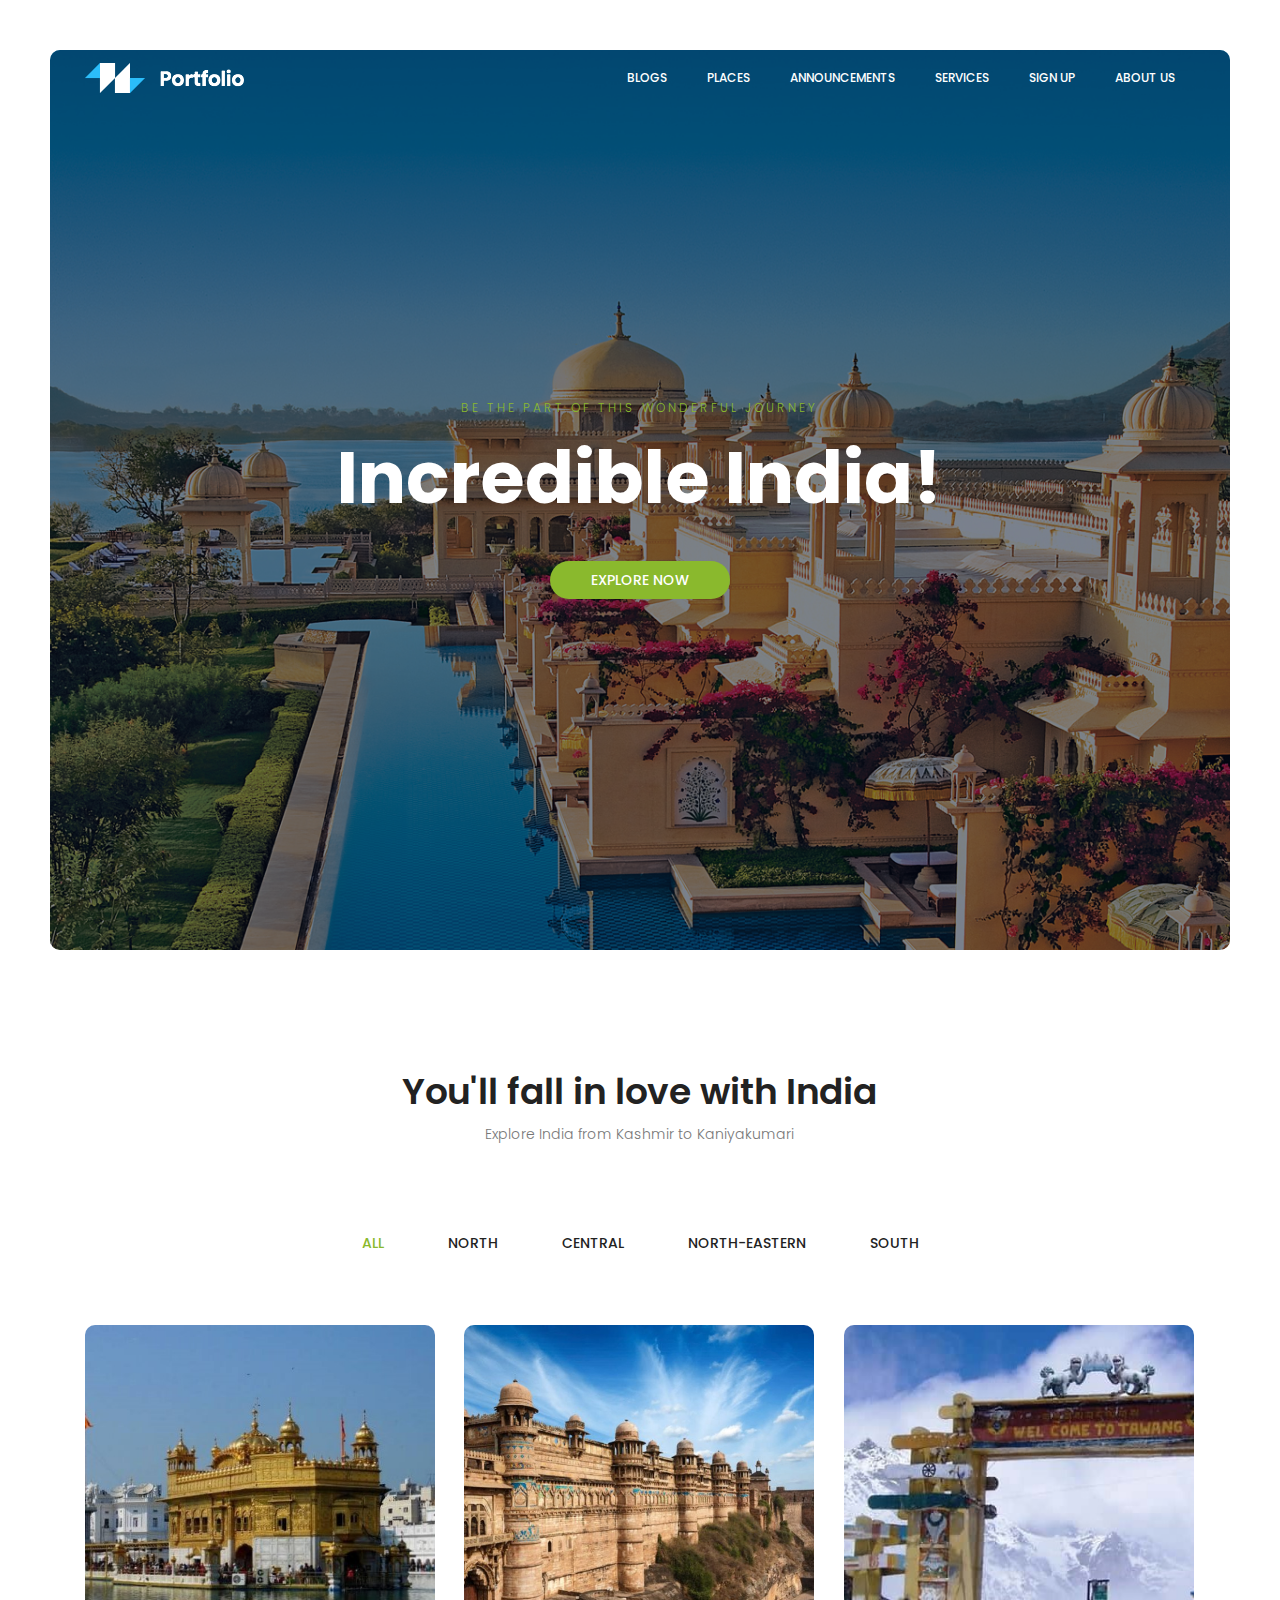
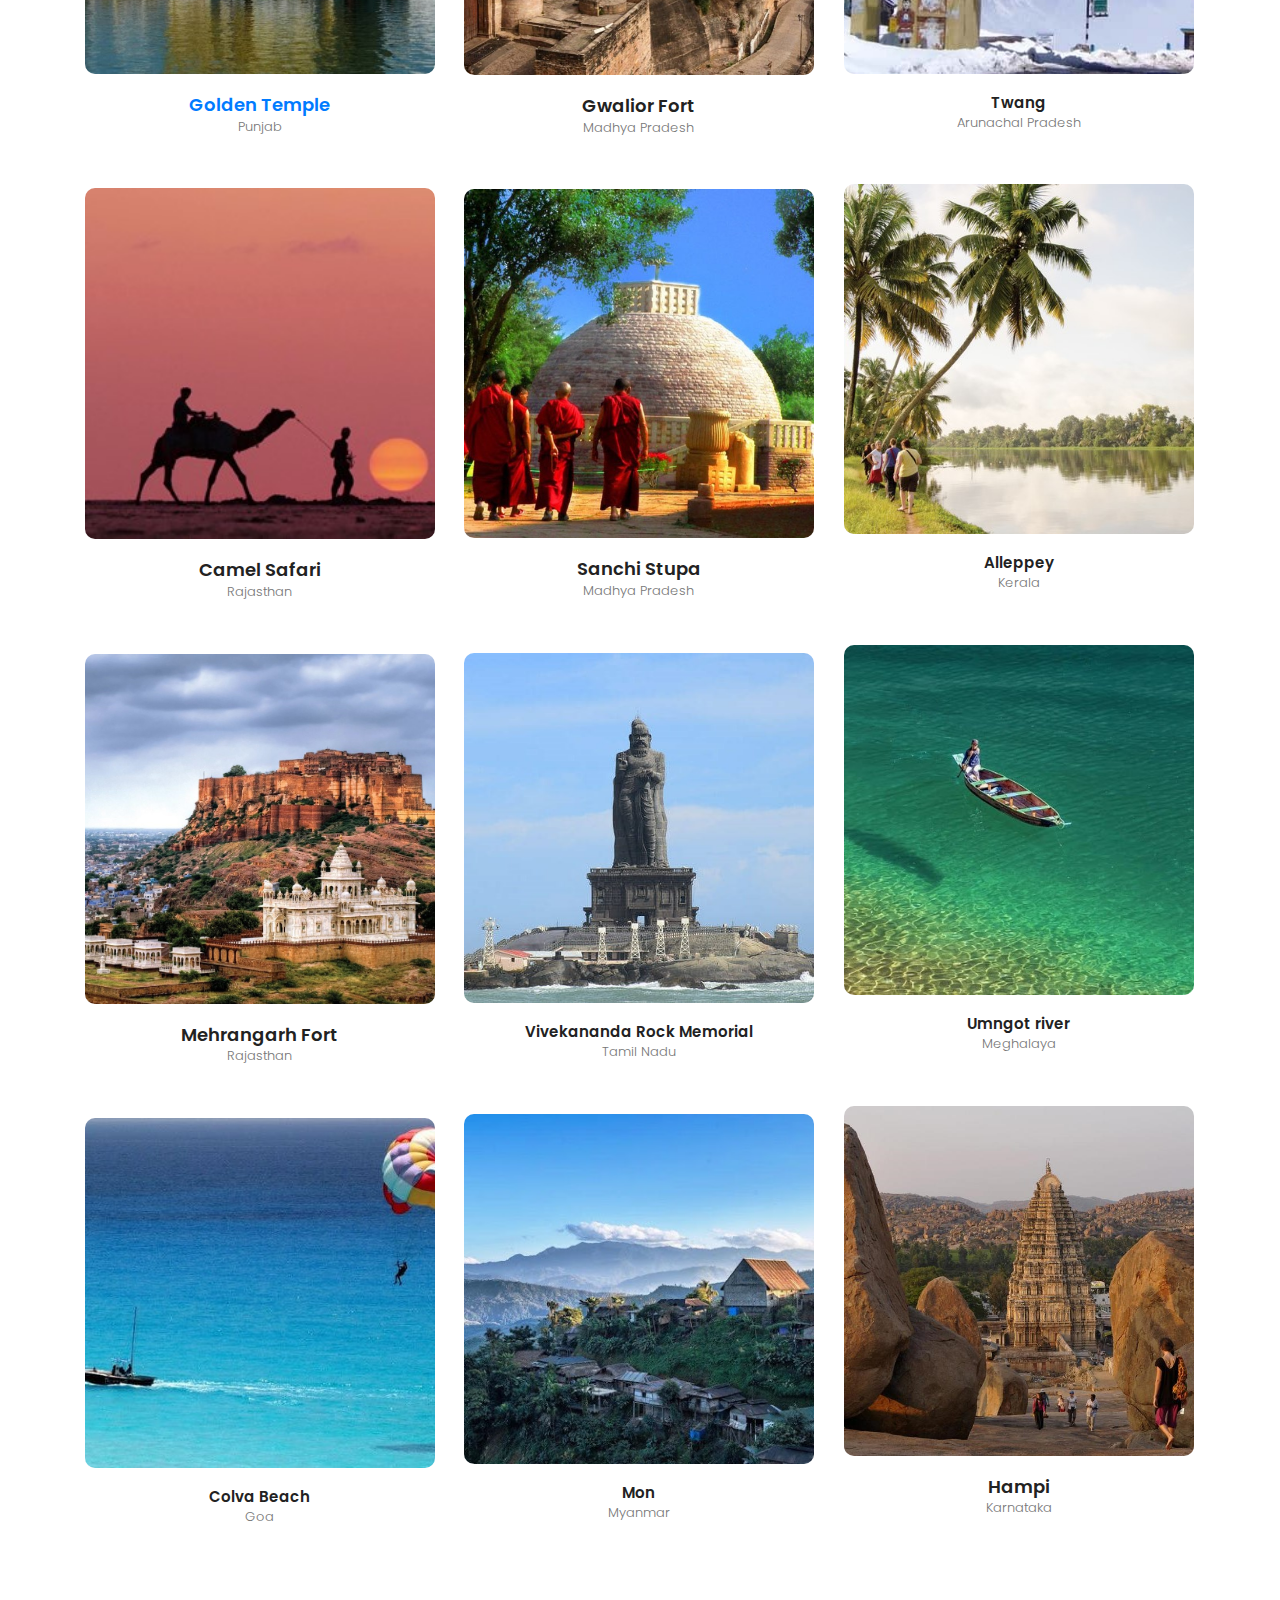
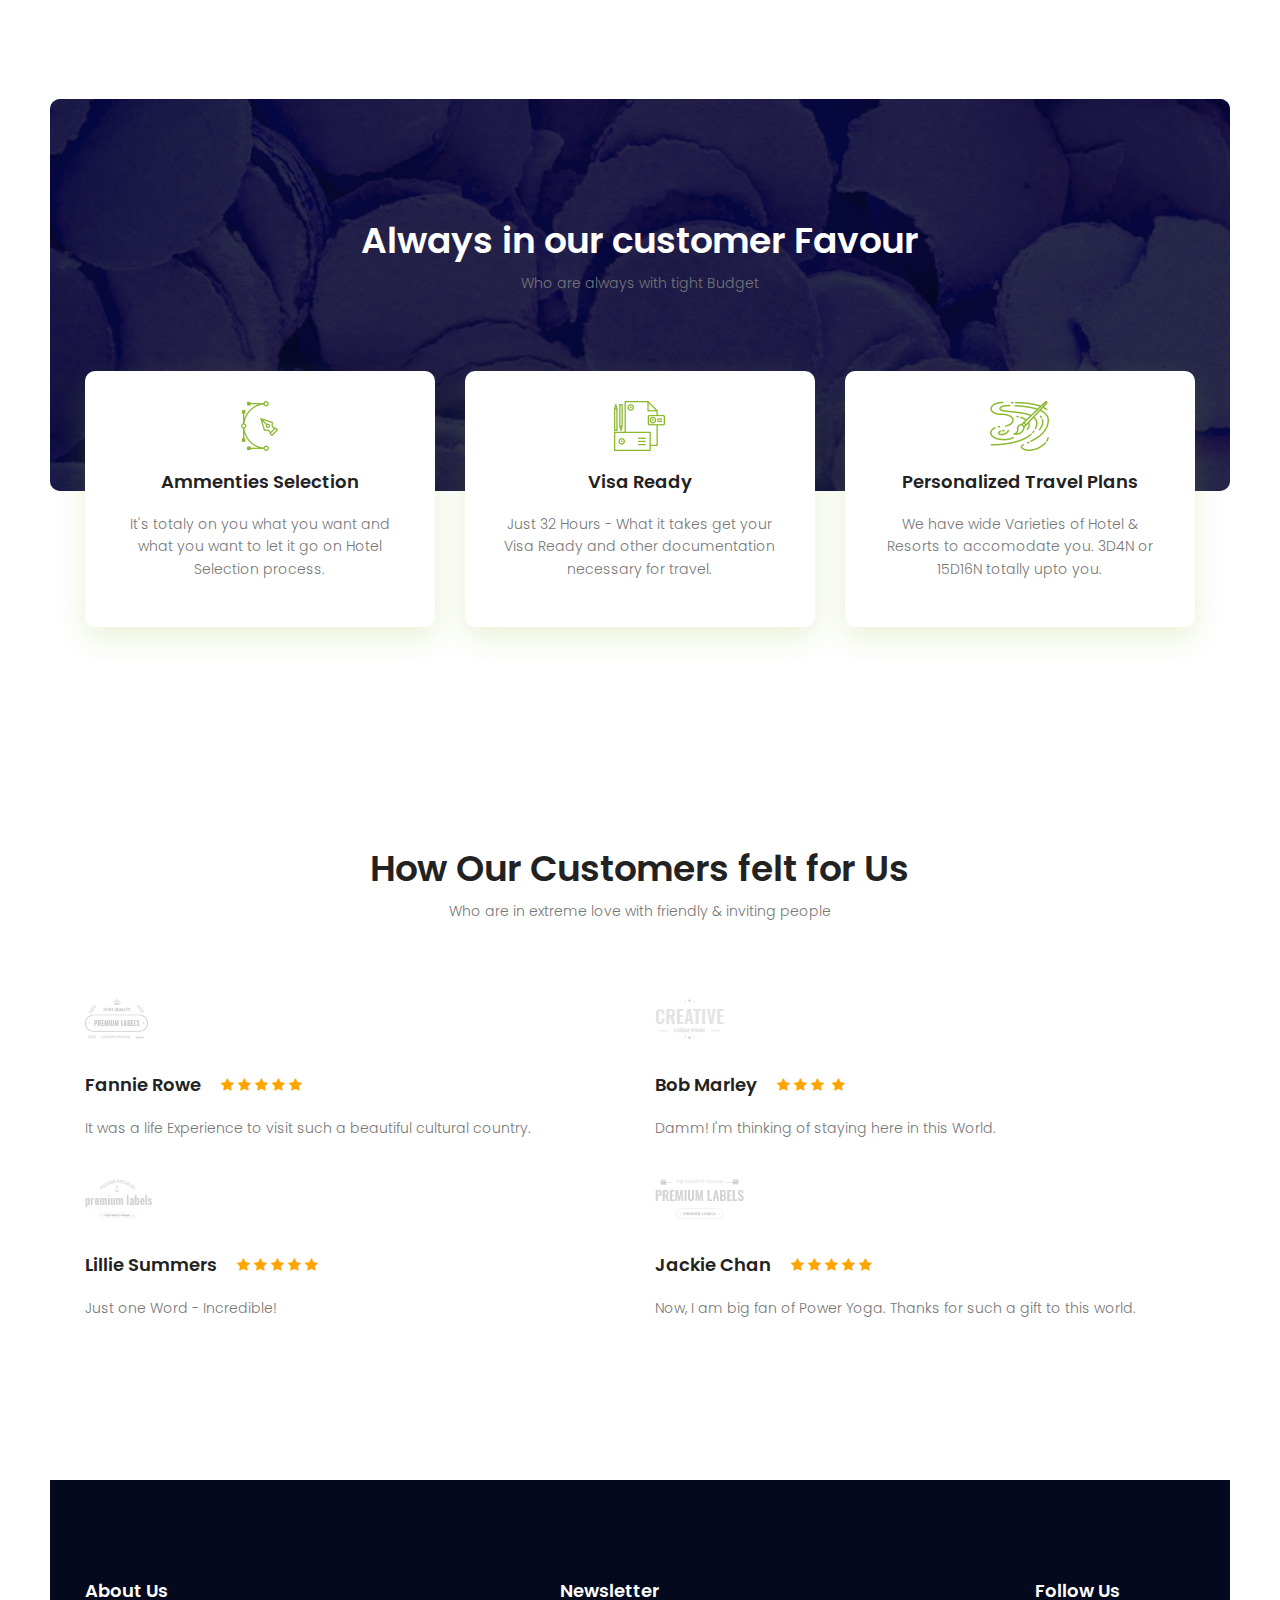
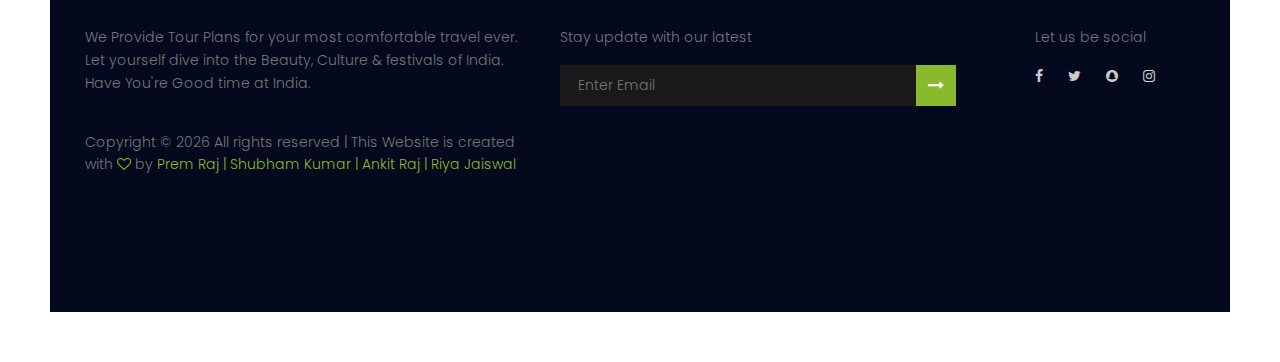
==== commit 5090a129: "Prem Changes 1.0" ====
--- a/index.html
+++ b/index.html
@@ -1,416 +1,469 @@
-	<!DOCTYPE html>
-	<html lang="zxx" class="no-js">
-	<head>
-		<!-- Mobile Specific Meta -->
-		<meta name="viewport" content="width=device-width, initial-scale=1, shrink-to-fit=no">
-		<!-- Favicon-->
-		<link rel="shortcut icon" href="img/fav.png">
-		<!-- Author Meta -->
-		<meta name="author" content="">
-		<!-- Meta Description -->
-		<meta name="description" content="">
-		<!-- Meta Keyword -->
-		<meta name="keywords" content="">
-		<!-- meta character set -->
-		<meta charset="UTF-8">
-		<!-- Site Title -->
-		<title>Tour India</title>
-        <link rel="icon" href="./img/j.jpg" type="image/jpg">
-		<link href="https://fonts.googleapis.com/css?family=Poppins:100,200,400,300,500,600,700" rel="stylesheet"> 
-			<!--CSS============================================= -->
-			<link rel="stylesheet" href="css/linearicons.css">
-			<link rel="stylesheet" href="css/font-awesome.min.css">
-			<link rel="stylesheet" href="css/bootstrap.css">
-			<link rel="stylesheet" href="css/magnific-popup.css">
-			<link rel="stylesheet" href="css/nice-select.css">					
-			<link rel="stylesheet" href="css/animate.min.css">
-			<link rel="stylesheet" href="css/owl.carousel.css">
-			<link rel="stylesheet" href="css/main.css">
-		</head>
-		<body>
-			<div class="protfolio-wrap">
-
-			<!-- Start Header Area -->
-			<header class="default-header">
-				<nav class="navbar navbar-expand-lg  navbar-light">
-					<div class="container">
-						  <a class="navbar-brand" href="index.html">
-						  	<img src="img/logo.png" alt="">
-						  </a>
-						  <button class="navbar-toggler" type="button" data-toggle="collapse" data-target="#navbarSupportedContent" aria-controls="navbarSupportedContent" aria-expanded="false" aria-label="Toggle navigation">
-						    <span class="text-white lnr lnr-menu"></span>
-						  </button>
-
-						  <div class="collapse navbar-collapse justify-content-end align-items-center" id="navbarSupportedContent">
-						    <ul class="navbar-nav">
-								<li><a href="./Pages-inside/blog.html">Blogs</a></li>
-								<li><a href="#portfolio">Places</a></li>
-								<li><a href="#service">Services</a></li>
-								<li><a href="./Pages-inside/About.html">About Us</a></li>
-						    </ul>
-						  </div>						
-					</div>
-				</nav>
-			</header>
-			<!-- End Header Area -->	
-				<!-- start banner Area -->
-				<section class="banner-area relative" id="home">	
-					<div class="overlay overlay-bg"></div>
-					<div class="container">
-						<div class="row fullscreen d-flex align-items-center justify-content-center">
-							<div class="banner-content col-lg-10">
-								<h5 class="text-uppercase">Be the part of this Wonderful Journey</h5>
-								<h1>
-									Incredible India!				
-								</h1>
-								<a href="#" class="primary-btn text-uppercase">Explore Now</a>
-							</div>											
-						</div>
-					</div>
-				</section>
-				<!-- End banner Area -->	
-				
-				<!-- Start portfolio-area Area -->	
-				<section class="portfolio-area section-gap" id="portfolio">
-				  <div class="container">
-						<div class="row d-flex justify-content-center">
-							<div class="menu-content col-lg-10">
-								<div class="title text-center">
-									<h1 class="mb-10">You'll fall in love with India</h1>
-									<p>Explore India from Kashmir to Kaniyakumari</p>
-								</div>
-							</div>
-						</div>
-				    
-				    <div class="filters">
-				      <ul>
-				        <li class="active" data-filter="*">All</li>
-				        <li data-filter=".corporate">North</li>
-				        <li data-filter=".personal">Central</li>
-				        <li data-filter=".agency">North-Eastern</li>
-				        <li data-filter=".portal">South</li>
-				      </ul>
-				    </div>
-				    
-				    <div class="filters-content">
-				      <div class="row grid">
-				        <div class="single-portfolio col-sm-4 all corporate">
-				          <div class="item">
-				            <img src="img/p1.jpg" alt="Work 1">
-				            <div class="p-inner">
-				              <h4><a href="./Pages-inside/GoldenTemple-Info.html">Golden Temple</a></h4>
-				              <div class="cat">Punjab</div>
-				            </div>
-				          </div>
-				        </div>
-				        <div class="single-portfolio col-sm-4 all personal">
-				          <div class="item">
-				            <img src="img/p2.jpg" alt="Work 1">
-				            <div class="p-inner">
-				              <h4>Gwalior Fort</h4>
-				              <div class="cat">Madhya Pradesh</div>
-				            </div>
-				          </div>
-				        </div>
-				        <div class="single-portfolio col-sm-4 all agency">
-				          <div class="item">
-				            <img src="img/p9.jpg" alt="Work 1">
-				            <div class="p-inner">
-				              <h5>Twang</h5>
-				              <div class="cat">Arunachal Pradesh</div>
-				            </div>
-				          </div>
-				        </div>
-				        <div class="single-portfolio col-sm-4 all portal">
-				          <div class="item">
-				            <img src="img/p12.jpg" alt="Work 1">
-				            <div class="p-inner">
-				              <h5>Alleppey</h5>
-				              <div class="cat">Kerala</div>
-				            </div>
-				          </div>
-				        </div>
-
-				        <div class="single-portfolio col-sm-4 all corporate">
-				          <div class="item">
-				            <img src="img/p5.jpg" alt="Work 1">
-				            <div class="p-inner">
-				              <h4>Camel Safari</h4>
-				              <div class="cat">Rajasthan</div>
-				            </div>
-				          </div>
-				        </div>
-				        <div class="single-portfolio col-sm-4 all personal">
-				          <div class="item">
-				            <img src="img/p6.jpg" alt="Work 1">
-				            <div class="p-inner">
-				              <h4>Sanchi Stupa</h4>
-				              <div class="cat">Madhya Pradesh</div>
-				            </div>
-				          </div>
-				        </div>
-				        <div class="single-portfolio col-sm-4 all agency">
-				          <div class="item">
-				            <img src="img/p7.jpg" alt="Work 1">
-				            <div class="p-inner">
-				              <h5>Umngot river</h5>
-				              <div class="cat">Meghalaya</div>
-				            </div>
-				          </div>
-				        </div>
-				        <div class="single-portfolio col-sm-4 all portal">
-				          <div class="item">
-				            <img src="img/p10.jpg" alt="Work 1">
-				            <div class="p-inner">
-				              <h5>Vivekananda Rock Memorial</h5>
-				              <div class="cat">Tamil Nadu</div>
-				            </div>
-				          </div>
-				        </div>		
-				        <div class="single-portfolio col-sm-4 all corporate">
-				          <div class="item">
-				            <img src="img/p4.jpg" alt="Work 1">
-				            <div class="p-inner">
-				              <h4>Mehrangarh Fort</h4>
-				              <div class="cat">Rajasthan</div>
-				            </div>
-				          </div>
-				        </div>
-				        <div class="single-portfolio col-sm-4 all personal">
-				          <div class="item">
-				            <img src="img/p3.jpg" alt="Work 1">
-				            <div class="p-inner">
-				              <h4>Hampi</h4>
-				              <div class="cat">Karnataka</div>
-				            </div>
-				          </div>
-				        </div>
-				        <div class="single-portfolio col-sm-4 all agency">
-				          <div class="item">
-				            <img src="img/p8.jpg" alt="Work 1">
-				            <div class="p-inner">
-				              <h5>Mon</h5>
-				              <div class="cat">Myanmar</div>
-				            </div>
-				          </div>
-				        </div>
-				        <div class="single-portfolio col-sm-4 all portal">
-				          <div class="item">
-				            <img src="img/p11.jpg" alt="Work 1">
-				            <div class="p-inner">
-				              <h5>Colva Beach</h5>
-				              <div class="cat">Goa</div>
-				            </div>
-				          </div>
-				        </div>					        		        
-				        
-				      </div>
-				    </div>
-				    
-				  </div>
-				</section>
-				<!-- End portfolio-area Area -->	
-
-				
-				<!-- Start service Area -->
-				<section class="service-area section-gap relative" id="service">
-					<div class="overlay overlay-bg"></div>	
-					<div class="container">
-						<div class="row d-flex justify-content-center">
-							<div class="menu-content pb-60 col-lg-10">
-								<div class="title text-center">
-									<h1 class="mb-10 text-white">Always in our customer Favour</h1>
-									<p>Who are always with tight Budget</p>
-								</div>
-							</div>
-						</div>	
-					</div>	
-				</section>
-				<!-- End service Area -->
-				
-				<!-- Start services Area -->
-				<section class="services-area pb-100" >
-					<div class="container">
-						<div class="row">
-							<div class="col-lg-4">
-								<div class="single-service">
-									<img class="img-fluid" src="img/s1.png" alt="">
-									<h4>Ammenties Selection</h4>
-									<p>
-										It's totaly on you what you want and what you want to let it go on Hotel Selection process.
-									</p>
-								</div>
-							</div>
-							<div class="col-lg-4">
-								<div class="single-service">
-									<img class="img-fluid" src="img/s2.png" alt="">
-									<h4>Visa Ready</h4>
-									<p>
-										Just 32 Hours - What it takes get your Visa Ready and other documentation necessary for travel.
-									</p>
-								</div>
-							</div>
-							<div class="col-lg-4">
-								<div class="single-service">
-									<img class="img-fluid" src="img/s3.png" alt="">
-									<h4>Personalized Travel Plans</h4>
-									<p>
-										We have wide Varieties of Hotel &amp; Resorts to accomodate you. 3D4N or 15D16N totally upto you.
-									</p>
-								</div>
-							</div>														
-						</div>
-					</div>	
-				</section>
-				<!-- End services Area -->
-				
-				<!-- Start review Area -->
-				<section class="review-area section-gap" id="testimonial">
-					<div class="container">
-						<div class="row d-flex justify-content-center">
-							<div class="menu-content pb-60 col-lg-10">
-								<div class="title text-center">
-									<h1 class="mb-10">How Our Customers felt for Us</h1>
-									<p>Who are in extreme love with friendly &amp; inviting people</p>
-								</div>
-							</div>
-						</div>							
-						<div class="row">
-							<div class="col-lg-6">
-								<div class="single-review">
-									<img src="img/c1.png" alt="">
-									<div class="title d-flex flex-row">
-										<a href="#"><h4>Fannie Rowe</h4></a>									
-										<div class="star">
-											<span class="fa fa-star checked"></span>
-											<span class="fa fa-star checked"></span>
-											<span class="fa fa-star checked"></span>
-											<span class="fa fa-star checked"></span>
-											<span class="fa fa-star checked"></span>
-										</div>
-									</div>
-									<p>
-										It was a life Experience to visit such a beautiful cultural country.
-									</p>
-								</div>	
-								<div class="single-review">
-									<img src="img/c3.png" alt="">
-									<div class="title d-flex flex-row">
-										<a href="#"><h4>Lillie Summers</h4></a>									
-										<div class="star">
-											<span class="fa fa-star checked"></span>
-											<span class="fa fa-star checked"></span>
-											<span class="fa fa-star checked"></span>
-											<span class="fa fa-star checked"></span>
-											<span class="fa fa-star checked"></span>
-										</div>
-									</div>
-									<p>
-										Just one Word - Incredible!
-									</p>
-								</div>															
-							</div>
-							<div class="col-lg-6">
-								<div class="single-review">
-									<img src="img/c2.png" alt="">
-									<div class="title d-flex flex-row">
-										<a href="#"><h4>Bob Marley</h4></a>									
-										<div class="star">
-											<span class="fa fa-star checked"></span>
-											<span class="fa fa-star checked"></span>
-											<span class="fa fa-star checked"></span>
-											<span class="fa fa-starchecked"></span>
-											<span class="fa fa-star checked"></span>
-										</div>
-									</div>
-									<p>
-										Damm! I'm thinking of staying here in this World.
-									</p>
-								</div>	
-								<div class="single-review">
-									<img src="img/c4.png" alt="">
-									<div class="title d-flex flex-row">
-										<a href="#"><h4>Jackie Chan</h4></a>									
-										<div class="star">
-											<span class="fa fa-star checked"></span>
-											<span class="fa fa-star checked"></span>
-											<span class="fa fa-star checked"></span>
-											<span class="fa fa-star checked"></span>
-											<span class="fa fa-star checked"></span>
-										</div>
-									</div>
-									<p>
-										Now, I am big fan of Power Yoga. Thanks for such a gift to this world.
-									</p>
-								</div>															
-							</div>							
-						</div>
-                    </div>	
-				</section>
-				<!-- End review Area -->
-				
-
-				<!-- start footer Area -->		
-				<footer class="footer-area section-gap">
-					<div class="container">
-						<div class="row">
-							<div class="col-lg-5 col-md-6 col-sm-6">
-								<div class="single-footer-widget">
-									<h6>About Us</h6>
-									<p>
-										We Provide Tour Plans for your most comfortable travel ever. Let yourself dive into the Beauty, Culture &amp; festivals of India. Have You're Good time at India.
-									</p>
-									<p class="footer-text">
-Copyright &copy;<script>document.write(new Date().getFullYear());</script> All rights reserved | This Website is created with <i class="fa fa-heart-o" aria-hidden="true"></i> by <a href="https://github.com/mrjatinchauhan" target="_blank">Prem Raj | Shubham Kumar | Ankit Raj | Riya Jaiswal</a>
-								</p>	
-								</div>
-							</div>
-							<div class="col-lg-5  col-md-6 col-sm-6">
-								<div class="single-footer-widget">
-									<h6>Newsletter</h6>
-									<p>Stay update with our latest</p>
-									<div class="" id="mc_embed_signup">
-							         <form target="_blank"  action="" method="get" class="form-inline">
-											<input class="form-control" name="EMAIL" placeholder="Enter Email" onfocus="this.placeholder = ''" onblur="this.placeholder = 'Enter Your Email Here '" required="" type="email">
-				                            	<button class="click-btn btn btn-default"><i class="fa fa-long-arrow-right" aria-hidden="true"></i></button>
-				                           
-											<div class="info"></div>
-										</form>
-									</div>
-								</div>
-							</div>						
-							<div class="col-lg-2 col-md-6 col-sm-6 social-widget">
-								<div class="single-footer-widget">
-									<h6>Follow Us</h6>
-									<p>Let us be social</p>
-									<div class="footer-social d-flex align-items-center">
-										<a href="#"><i class="fa fa-facebook"></i></a>
-										<a href="#"><i class="fa fa-twitter"></i></a>
-										<a href="#"><i class="fa fa-snapchat"></i></a>
-										<a href="#"><i class="fa fa-instagram"></i></a>
-									</div>
-								</div>
-							</div>							
-						</div>
-					</div>
-				</footer>	
-				<!-- End footer Area -->					
-			</div>
-			<script src="js/vendor/jquery-2.2.4.min.js"></script>
-			<script src="https://cdnjs.cloudflare.com/ajax/libs/popper.js/1.12.9/umd/popper.min.js" integrity="sha384-ApNbgh9B+Y1QKtv3Rn7W3mgPxhU9K/ScQsAP7hUibX39j7fakFPskvXusvfa0b4Q" crossorigin="anonymous"></script>
-			<script src="js/vendor/bootstrap.min.js"></script>			
-  			<script src="js/easing.min.js"></script>			
-			<script src="js/jquery.ajaxchimp.min.js"></script>
-			<script src="js/jquery.magnific-popup.min.js"></script>	
-			<script src="js/owl.carousel.min.js"></script>			
-			<script src="js/jquery.sticky.js"></script>			
-			<script src="js/jquery.nice-select.min.js"></script>			
-			<script src="js/parallax.min.js"></script>	
-			<script src="js/mail-script.js"></script>
-			<script src="js/isotope.pkgd.min.js"></script>	
-			<script src="js/main.js"></script>	
-		</body>
-	</html>
-
-
-
+<!DOCTYPE html>
+<html lang="zxx" class="no-js">
+  <head>
+    <!-- Mobile Specific Meta -->
+    <meta
+      name="viewport"
+      content="width=device-width, initial-scale=1, shrink-to-fit=no"
+    />
+    <!-- Favicon-->
+    <link rel="shortcut icon" href="img/fav.png" />
+    <!-- Author Meta -->
+    <meta name="author" content="" />
+    <!-- Meta Description -->
+    <meta name="description" content="" />
+    <!-- Meta Keyword -->
+    <meta name="keywords" content="" />
+    <!-- meta character set -->
+    <meta charset="UTF-8" />
+    <!-- Site Title -->
+    <title>Tour India</title>
+    <link rel="icon" href="./img/j.jpg" type="image/jpg" />
+    <link
+      href="https://fonts.googleapis.com/css?family=Poppins:100,200,400,300,500,600,700"
+      rel="stylesheet"
+    />
+    <!--CSS============================================= -->
+    <link rel="stylesheet" href="css/linearicons.css" />
+    <link rel="stylesheet" href="css/font-awesome.min.css" />
+    <link rel="stylesheet" href="css/bootstrap.css" />
+    <link rel="stylesheet" href="css/magnific-popup.css" />
+    <link rel="stylesheet" href="css/nice-select.css" />
+    <link rel="stylesheet" href="css/animate.min.css" />
+    <link rel="stylesheet" href="css/owl.carousel.css" />
+    <link rel="stylesheet" href="css/main.css" />
+  </head>
+  <body>
+    <div class="protfolio-wrap">
+      <!-- Start Header Area -->
+      <header class="default-header">
+        <nav class="navbar navbar-expand-lg navbar-light">
+          <div class="container">
+            <a class="navbar-brand" href="index.html">
+              <img src="img/logo.png" alt="" />
+            </a>
+            <button
+              class="navbar-toggler"
+              type="button"
+              data-toggle="collapse"
+              data-target="#navbarSupportedContent"
+              aria-controls="navbarSupportedContent"
+              aria-expanded="false"
+              aria-label="Toggle navigation"
+            >
+              <span class="text-white lnr lnr-menu"></span>
+            </button>
+
+            <div
+              class="collapse navbar-collapse justify-content-end align-items-center"
+              id="navbarSupportedContent"
+            >
+              <ul class="navbar-nav">
+                <li><a href="./Pages-inside/blog.html">Blogs</a></li>
+                <li><a href="#portfolio">Places</a></li>
+                <li>
+                  <a href="./Pages-inside/Recent-Announcement.html"
+                    >Announcements</a
+                  >
+                </li>
+                <li><a href="#service">Services</a></li>
+                <li><a href="./Pages-inside/SignUp.html">Sign Up</a></li>
+                <li><a href="./Pages-inside/About.html">About Us</a></li>
+              </ul>
+            </div>
+          </div>
+        </nav>
+      </header>
+      <!-- End Header Area -->
+      <!-- start banner Area -->
+      <section class="banner-area relative" id="home">
+        <div class="overlay overlay-bg"></div>
+        <div class="container">
+          <div
+            class="row fullscreen d-flex align-items-center justify-content-center"
+          >
+            <div class="banner-content col-lg-10">
+              <h5 class="text-uppercase">
+                Be the part of this Wonderful Journey
+              </h5>
+              <h1>Incredible India!</h1>
+              <a href="#" class="primary-btn text-uppercase">Explore Now</a>
+            </div>
+          </div>
+        </div>
+      </section>
+      <!-- End banner Area -->
+
+      <!-- Start portfolio-area Area -->
+      <section class="portfolio-area section-gap" id="portfolio">
+        <div class="container">
+          <div class="row d-flex justify-content-center">
+            <div class="menu-content col-lg-10">
+              <div class="title text-center">
+                <h1 class="mb-10">You'll fall in love with India</h1>
+                <p>Explore India from Kashmir to Kaniyakumari</p>
+              </div>
+            </div>
+          </div>
+
+          <div class="filters">
+            <ul>
+              <li class="active" data-filter="*">All</li>
+              <li data-filter=".corporate">North</li>
+              <li data-filter=".personal">Central</li>
+              <li data-filter=".agency">North-Eastern</li>
+              <li data-filter=".portal">South</li>
+            </ul>
+          </div>
+
+          <div class="filters-content">
+            <div class="row grid">
+              <div class="single-portfolio col-sm-4 all corporate">
+                <div class="item">
+                  <img src="img/p1.jpg" alt="Work 1" />
+                  <div class="p-inner">
+                    <h4>
+                      <a href="./Pages-inside/GoldenTemple-Info.html"
+                        >Golden Temple</a
+                      >
+                    </h4>
+                    <div class="cat">Punjab</div>
+                  </div>
+                </div>
+              </div>
+              <div class="single-portfolio col-sm-4 all personal">
+                <div class="item">
+                  <img src="img/p2.jpg" alt="Work 1" />
+                  <div class="p-inner">
+                    <h4>Gwalior Fort</h4>
+                    <div class="cat">Madhya Pradesh</div>
+                  </div>
+                </div>
+              </div>
+              <div class="single-portfolio col-sm-4 all agency">
+                <div class="item">
+                  <img src="img/p9.jpg" alt="Work 1" />
+                  <div class="p-inner">
+                    <h5>Twang</h5>
+                    <div class="cat">Arunachal Pradesh</div>
+                  </div>
+                </div>
+              </div>
+              <div class="single-portfolio col-sm-4 all portal">
+                <div class="item">
+                  <img src="img/p12.jpg" alt="Work 1" />
+                  <div class="p-inner">
+                    <h5>Alleppey</h5>
+                    <div class="cat">Kerala</div>
+                  </div>
+                </div>
+              </div>
+
+              <div class="single-portfolio col-sm-4 all corporate">
+                <div class="item">
+                  <img src="img/p5.jpg" alt="Work 1" />
+                  <div class="p-inner">
+                    <h4>Camel Safari</h4>
+                    <div class="cat">Rajasthan</div>
+                  </div>
+                </div>
+              </div>
+              <div class="single-portfolio col-sm-4 all personal">
+                <div class="item">
+                  <img src="img/p6.jpg" alt="Work 1" />
+                  <div class="p-inner">
+                    <h4>Sanchi Stupa</h4>
+                    <div class="cat">Madhya Pradesh</div>
+                  </div>
+                </div>
+              </div>
+              <div class="single-portfolio col-sm-4 all agency">
+                <div class="item">
+                  <img src="img/p7.jpg" alt="Work 1" />
+                  <div class="p-inner">
+                    <h5>Umngot river</h5>
+                    <div class="cat">Meghalaya</div>
+                  </div>
+                </div>
+              </div>
+              <div class="single-portfolio col-sm-4 all portal">
+                <div class="item">
+                  <img src="img/p10.jpg" alt="Work 1" />
+                  <div class="p-inner">
+                    <h5>Vivekananda Rock Memorial</h5>
+                    <div class="cat">Tamil Nadu</div>
+                  </div>
+                </div>
+              </div>
+              <div class="single-portfolio col-sm-4 all corporate">
+                <div class="item">
+                  <img src="img/p4.jpg" alt="Work 1" />
+                  <div class="p-inner">
+                    <h4>Mehrangarh Fort</h4>
+                    <div class="cat">Rajasthan</div>
+                  </div>
+                </div>
+              </div>
+              <div class="single-portfolio col-sm-4 all personal">
+                <div class="item">
+                  <img src="img/p3.jpg" alt="Work 1" />
+                  <div class="p-inner">
+                    <h4>Hampi</h4>
+                    <div class="cat">Karnataka</div>
+                  </div>
+                </div>
+              </div>
+              <div class="single-portfolio col-sm-4 all agency">
+                <div class="item">
+                  <img src="img/p8.jpg" alt="Work 1" />
+                  <div class="p-inner">
+                    <h5>Mon</h5>
+                    <div class="cat">Myanmar</div>
+                  </div>
+                </div>
+              </div>
+              <div class="single-portfolio col-sm-4 all portal">
+                <div class="item">
+                  <img src="img/p11.jpg" alt="Work 1" />
+                  <div class="p-inner">
+                    <h5>Colva Beach</h5>
+                    <div class="cat">Goa</div>
+                  </div>
+                </div>
+              </div>
+            </div>
+          </div>
+        </div>
+      </section>
+      <!-- End portfolio-area Area -->
+
+      <!-- Start service Area -->
+      <section class="service-area section-gap relative" id="service">
+        <div class="overlay overlay-bg"></div>
+        <div class="container">
+          <div class="row d-flex justify-content-center">
+            <div class="menu-content pb-60 col-lg-10">
+              <div class="title text-center">
+                <h1 class="mb-10 text-white">Always in our customer Favour</h1>
+                <p>Who are always with tight Budget</p>
+              </div>
+            </div>
+          </div>
+        </div>
+      </section>
+      <!-- End service Area -->
+
+      <!-- Start services Area -->
+      <section class="services-area pb-100">
+        <div class="container">
+          <div class="row">
+            <div class="col-lg-4">
+              <div class="single-service">
+                <img class="img-fluid" src="img/s1.png" alt="" />
+                <h4>Ammenties Selection</h4>
+                <p>
+                  It's totaly on you what you want and what you want to let it
+                  go on Hotel Selection process.
+                </p>
+              </div>
+            </div>
+            <div class="col-lg-4">
+              <div class="single-service">
+                <img class="img-fluid" src="img/s2.png" alt="" />
+                <h4>Visa Ready</h4>
+                <p>
+                  Just 32 Hours - What it takes get your Visa Ready and other
+                  documentation necessary for travel.
+                </p>
+              </div>
+            </div>
+            <div class="col-lg-4">
+              <div class="single-service">
+                <img class="img-fluid" src="img/s3.png" alt="" />
+                <h4>Personalized Travel Plans</h4>
+                <p>
+                  We have wide Varieties of Hotel &amp; Resorts to accomodate
+                  you. 3D4N or 15D16N totally upto you.
+                </p>
+              </div>
+            </div>
+          </div>
+        </div>
+      </section>
+      <!-- End services Area -->
+
+      <!-- Start review Area -->
+      <section class="review-area section-gap" id="testimonial">
+        <div class="container">
+          <div class="row d-flex justify-content-center">
+            <div class="menu-content pb-60 col-lg-10">
+              <div class="title text-center">
+                <h1 class="mb-10">How Our Customers felt for Us</h1>
+                <p>
+                  Who are in extreme love with friendly &amp; inviting people
+                </p>
+              </div>
+            </div>
+          </div>
+          <div class="row">
+            <div class="col-lg-6">
+              <div class="single-review">
+                <img src="img/c1.png" alt="" />
+                <div class="title d-flex flex-row">
+                  <a href="#"><h4>Fannie Rowe</h4></a>
+                  <div class="star">
+                    <span class="fa fa-star checked"></span>
+                    <span class="fa fa-star checked"></span>
+                    <span class="fa fa-star checked"></span>
+                    <span class="fa fa-star checked"></span>
+                    <span class="fa fa-star checked"></span>
+                  </div>
+                </div>
+                <p>
+                  It was a life Experience to visit such a beautiful cultural
+                  country.
+                </p>
+              </div>
+              <div class="single-review">
+                <img src="img/c3.png" alt="" />
+                <div class="title d-flex flex-row">
+                  <a href="#"><h4>Lillie Summers</h4></a>
+                  <div class="star">
+                    <span class="fa fa-star checked"></span>
+                    <span class="fa fa-star checked"></span>
+                    <span class="fa fa-star checked"></span>
+                    <span class="fa fa-star checked"></span>
+                    <span class="fa fa-star checked"></span>
+                  </div>
+                </div>
+                <p>Just one Word - Incredible!</p>
+              </div>
+            </div>
+            <div class="col-lg-6">
+              <div class="single-review">
+                <img src="img/c2.png" alt="" />
+                <div class="title d-flex flex-row">
+                  <a href="#"><h4>Bob Marley</h4></a>
+                  <div class="star">
+                    <span class="fa fa-star checked"></span>
+                    <span class="fa fa-star checked"></span>
+                    <span class="fa fa-star checked"></span>
+                    <span class="fa fa-starchecked"></span>
+                    <span class="fa fa-star checked"></span>
+                  </div>
+                </div>
+                <p>Damm! I'm thinking of staying here in this World.</p>
+              </div>
+              <div class="single-review">
+                <img src="img/c4.png" alt="" />
+                <div class="title d-flex flex-row">
+                  <a href="#"><h4>Jackie Chan</h4></a>
+                  <div class="star">
+                    <span class="fa fa-star checked"></span>
+                    <span class="fa fa-star checked"></span>
+                    <span class="fa fa-star checked"></span>
+                    <span class="fa fa-star checked"></span>
+                    <span class="fa fa-star checked"></span>
+                  </div>
+                </div>
+                <p>
+                  Now, I am big fan of Power Yoga. Thanks for such a gift to
+                  this world.
+                </p>
+              </div>
+            </div>
+          </div>
+        </div>
+      </section>
+      <!-- End review Area -->
+
+      <!-- start footer Area -->
+      <footer class="footer-area section-gap">
+        <div class="container">
+          <div class="row">
+            <div class="col-lg-5 col-md-6 col-sm-6">
+              <div class="single-footer-widget">
+                <h6>About Us</h6>
+                <p>
+                  We Provide Tour Plans for your most comfortable travel ever.
+                  Let yourself dive into the Beauty, Culture &amp; festivals of
+                  India. Have You're Good time at India.
+                </p>
+                <p class="footer-text">
+                  Copyright &copy;
+                  <script>
+                    document.write(new Date().getFullYear());
+                  </script>
+                  All rights reserved | This Website is created with
+                  <i class="fa fa-heart-o" aria-hidden="true"></i> by
+                  <a href="https://github.com/mrjatinchauhan" target="_blank"
+                    >Prem Raj | Shubham Kumar | Ankit Raj | Riya Jaiswal</a
+                  >
+                </p>
+              </div>
+            </div>
+            <div class="col-lg-5 col-md-6 col-sm-6">
+              <div class="single-footer-widget">
+                <h6>Newsletter</h6>
+                <p>Stay update with our latest</p>
+                <div class="" id="mc_embed_signup">
+                  <form
+                    target="_blank"
+                    action=""
+                    method="get"
+                    class="form-inline"
+                  >
+                    <input
+                      class="form-control"
+                      name="EMAIL"
+                      placeholder="Enter Email"
+                      onfocus="this.placeholder = ''"
+                      onblur="this.placeholder = 'Enter Your Email Here '"
+                      required=""
+                      type="email"
+                    />
+                    <button class="click-btn btn btn-default">
+                      <i class="fa fa-long-arrow-right" aria-hidden="true"></i>
+                    </button>
+
+                    <div class="info"></div>
+                  </form>
+                </div>
+              </div>
+            </div>
+            <div class="col-lg-2 col-md-6 col-sm-6 social-widget">
+              <div class="single-footer-widget">
+                <h6>Follow Us</h6>
+                <p>Let us be social</p>
+                <div class="footer-social d-flex align-items-center">
+                  <a href="#"><i class="fa fa-facebook"></i></a>
+                  <a href="#"><i class="fa fa-twitter"></i></a>
+                  <a href="#"><i class="fa fa-snapchat"></i></a>
+                  <a href="#"><i class="fa fa-instagram"></i></a>
+                </div>
+              </div>
+            </div>
+          </div>
+        </div>
+      </footer>
+      <!-- End footer Area -->
+    </div>
+    <script src="js/vendor/jquery-2.2.4.min.js"></script>
+    <script
+      src="https://cdnjs.cloudflare.com/ajax/libs/popper.js/1.12.9/umd/popper.min.js"
+      integrity="sha384-ApNbgh9B+Y1QKtv3Rn7W3mgPxhU9K/ScQsAP7hUibX39j7fakFPskvXusvfa0b4Q"
+      crossorigin="anonymous"
+    ></script>
+    <script src="js/vendor/bootstrap.min.js"></script>
+    <script src="js/easing.min.js"></script>
+    <script src="js/jquery.ajaxchimp.min.js"></script>
+    <script src="js/jquery.magnific-popup.min.js"></script>
+    <script src="js/owl.carousel.min.js"></script>
+    <script src="js/jquery.sticky.js"></script>
+    <script src="js/jquery.nice-select.min.js"></script>
+    <script src="js/parallax.min.js"></script>
+    <script src="js/mail-script.js"></script>
+    <script src="js/isotope.pkgd.min.js"></script>
+    <script src="js/main.js"></script>
+  </body>
+</html>
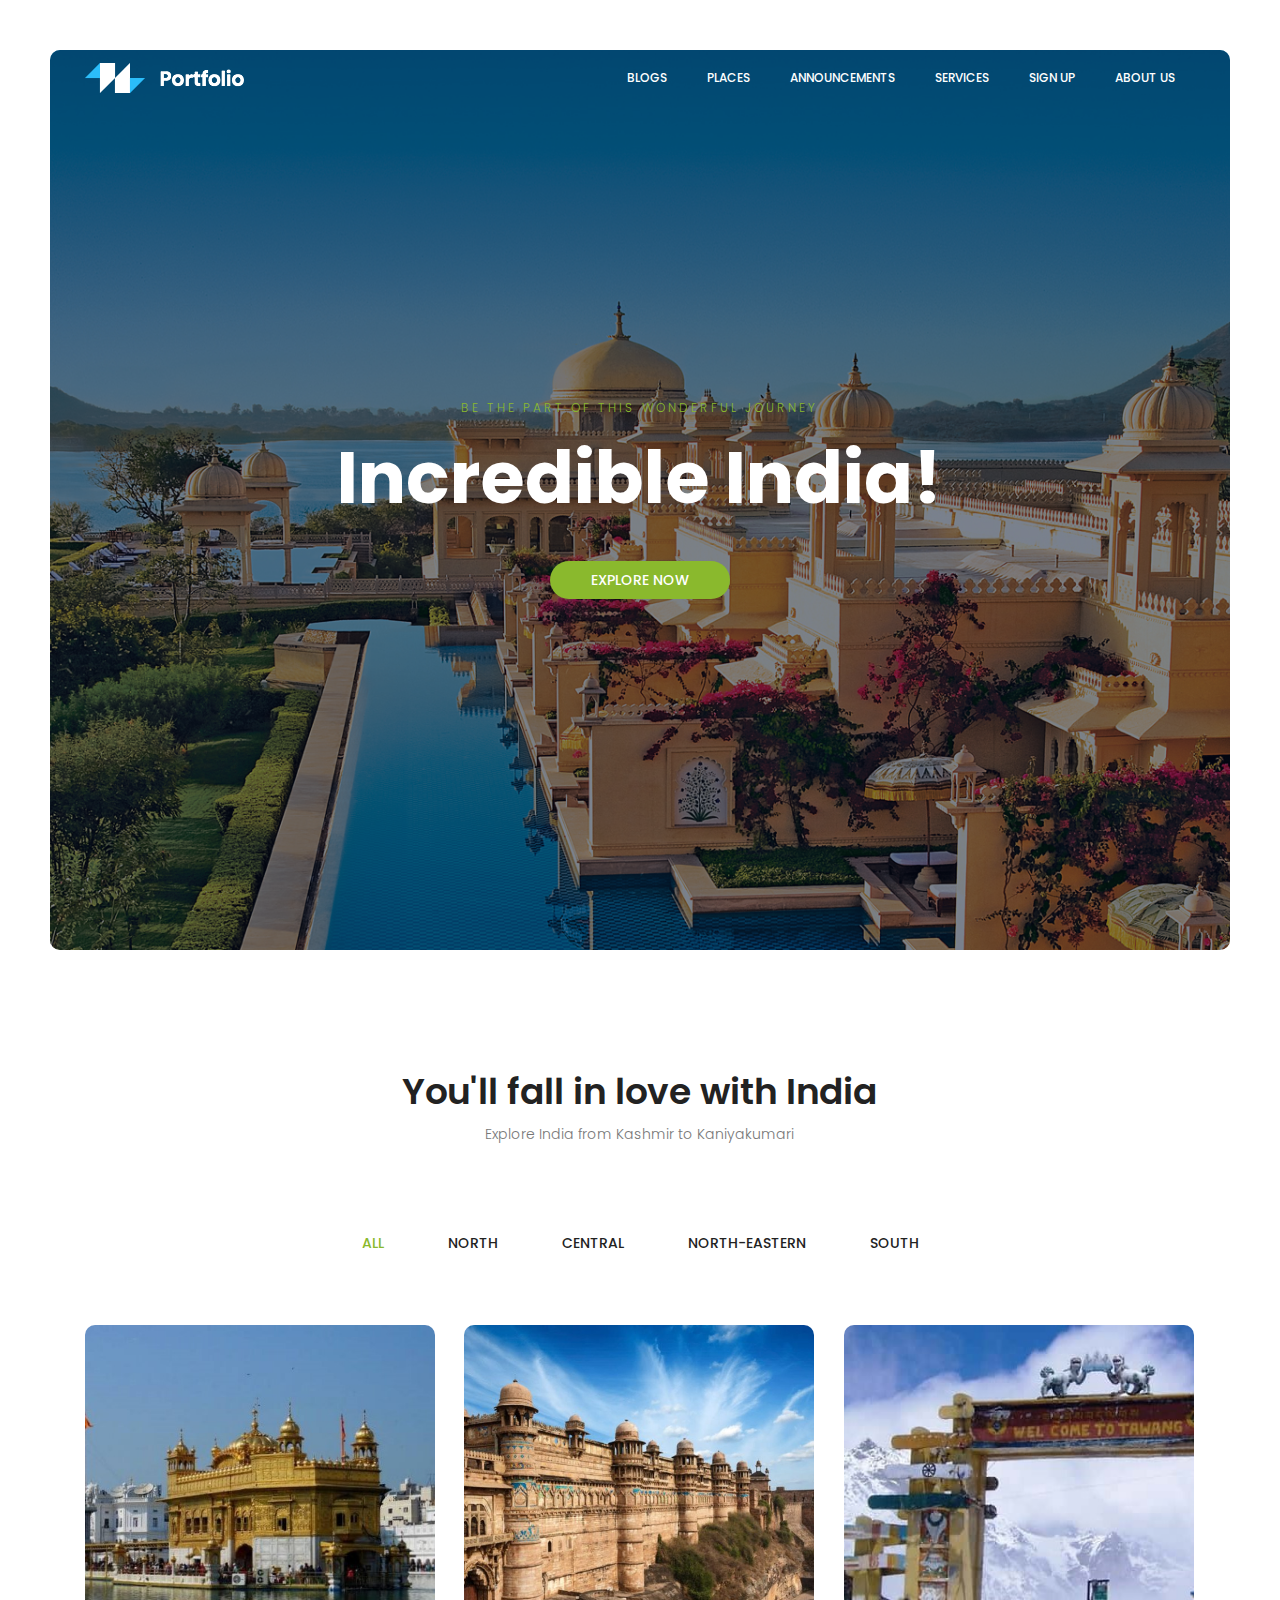
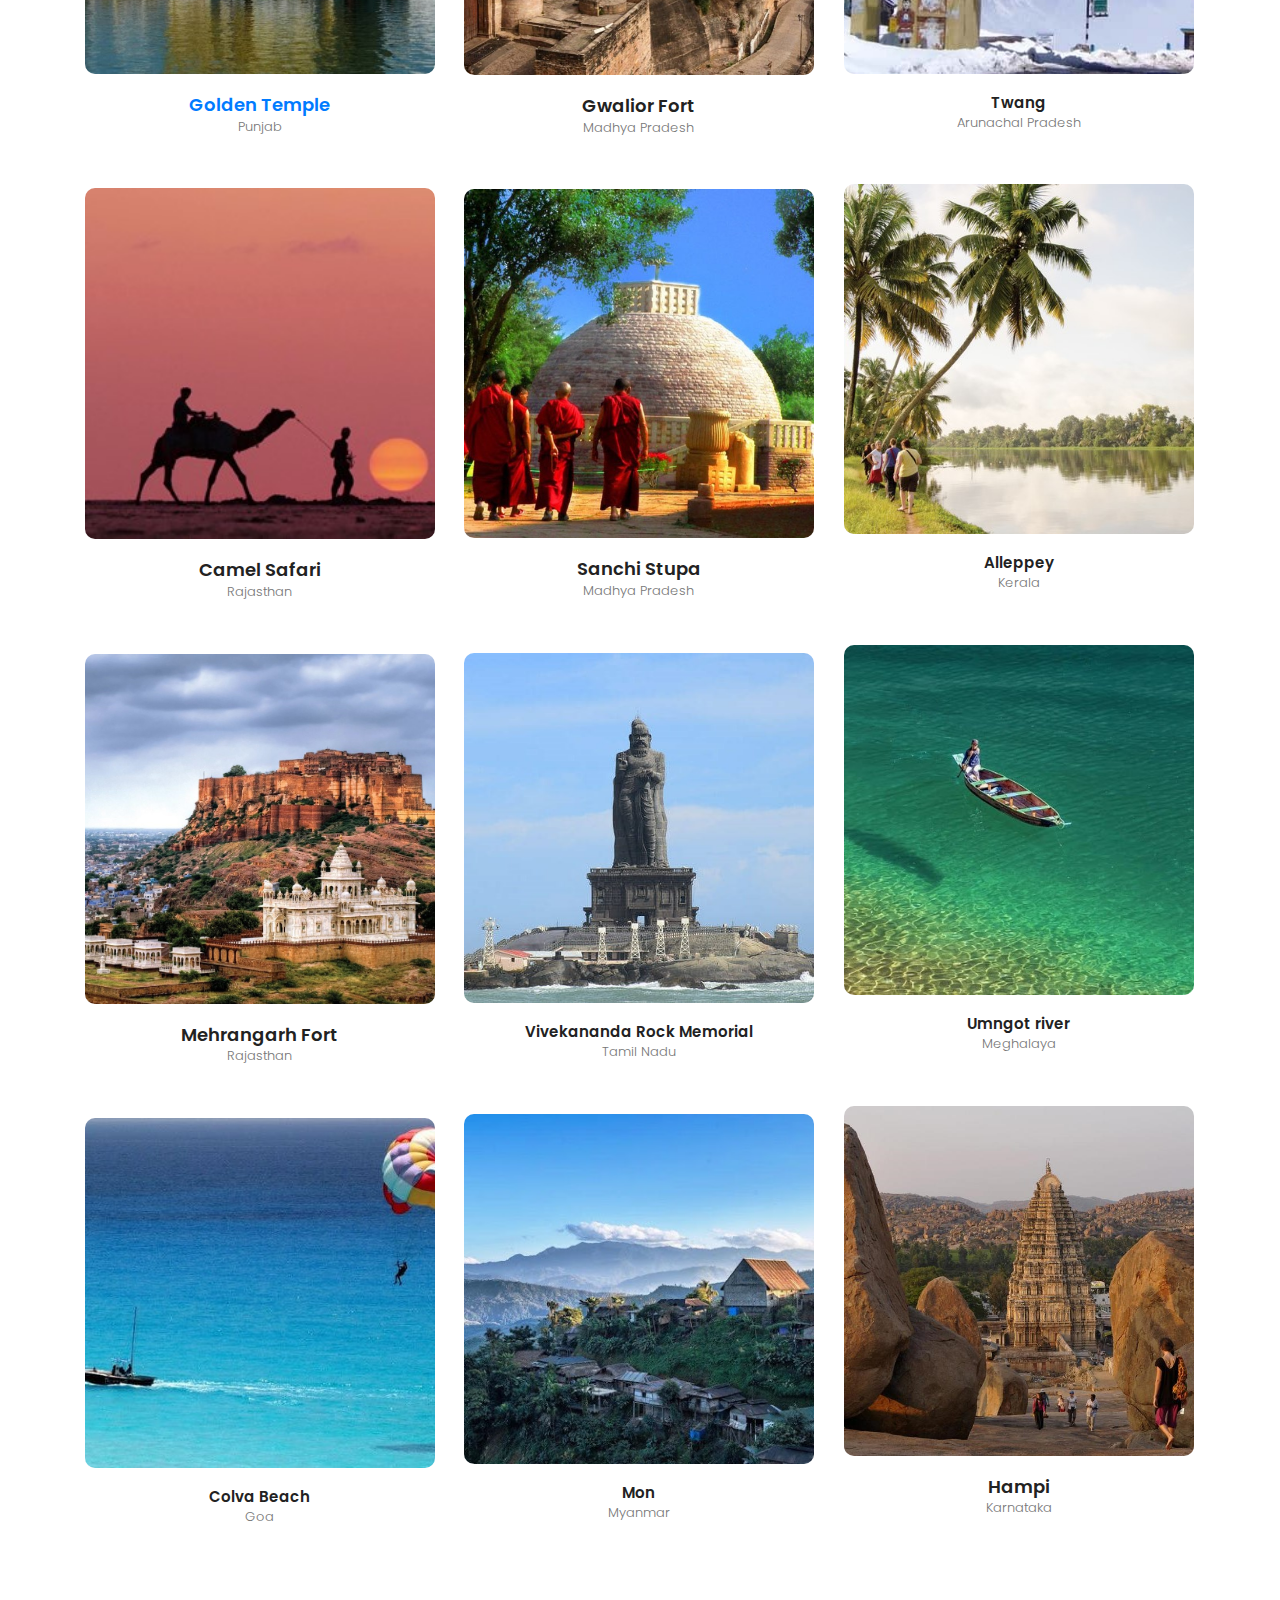
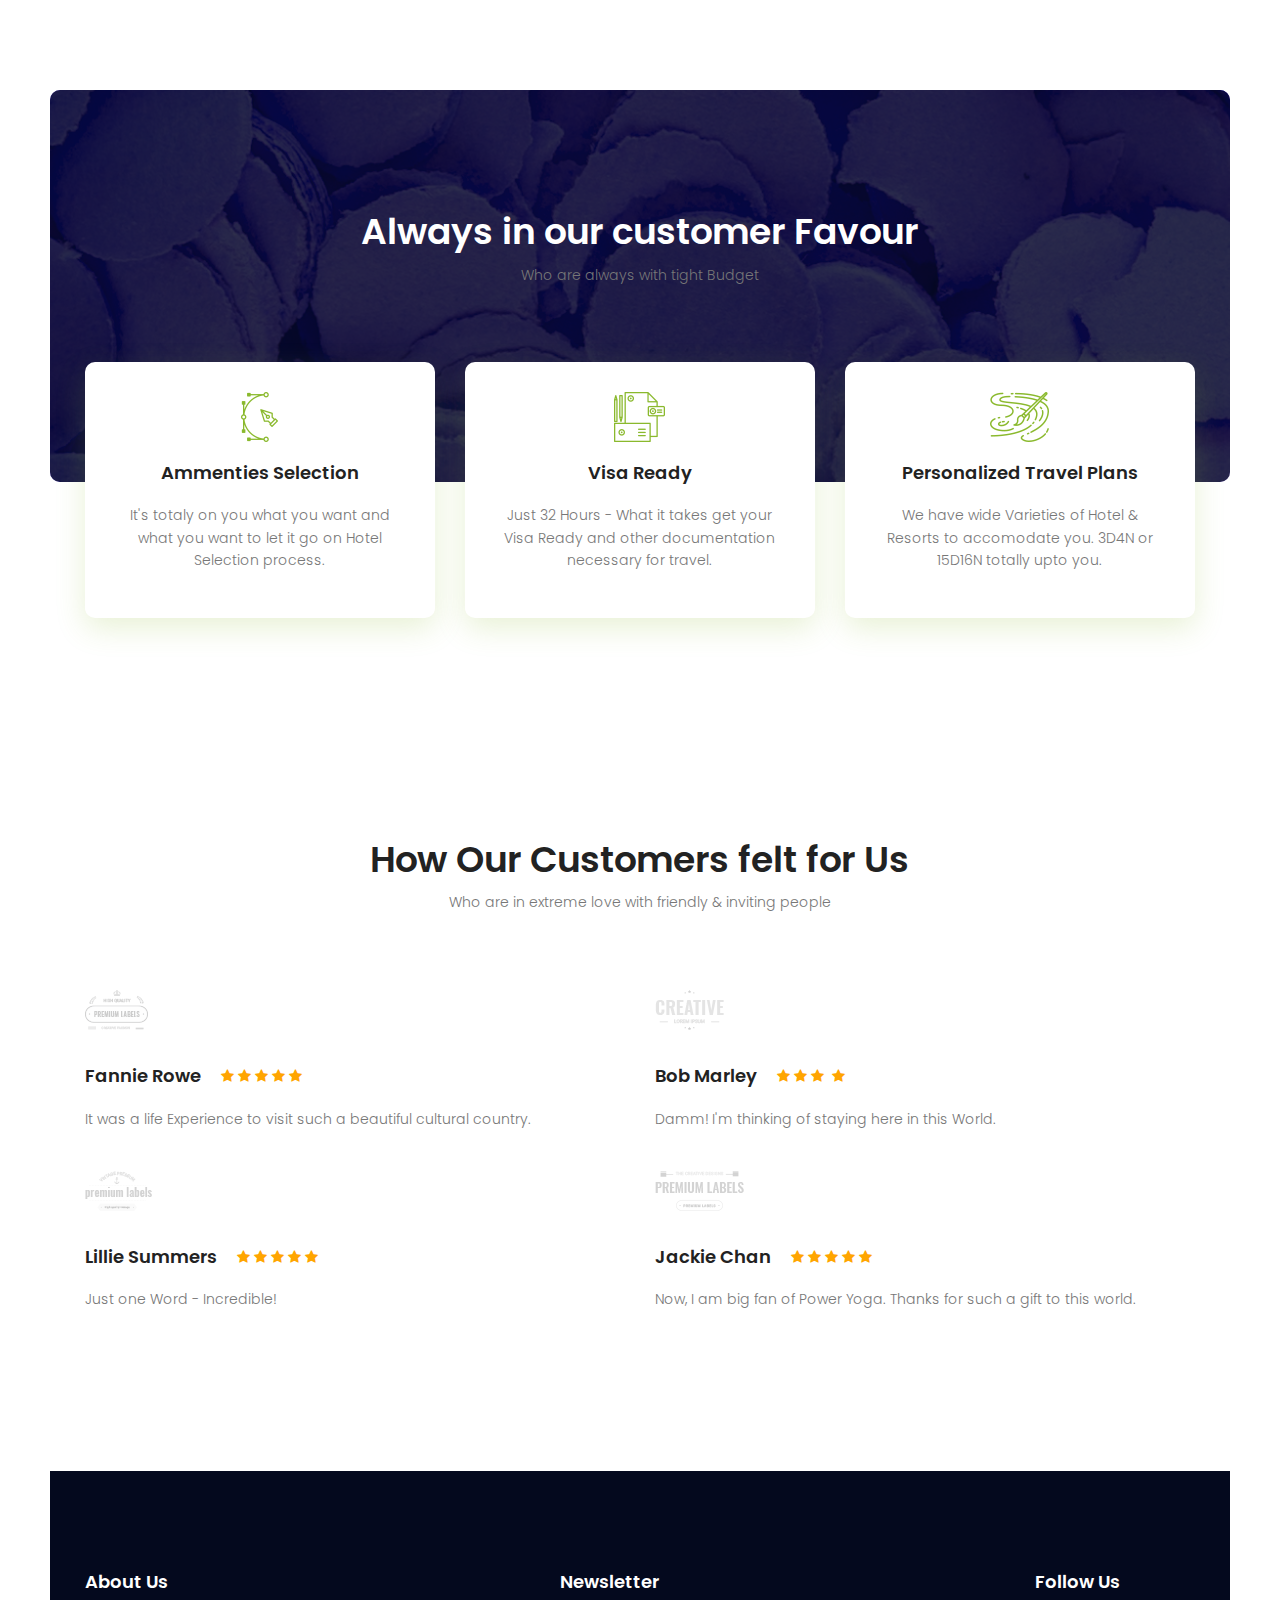
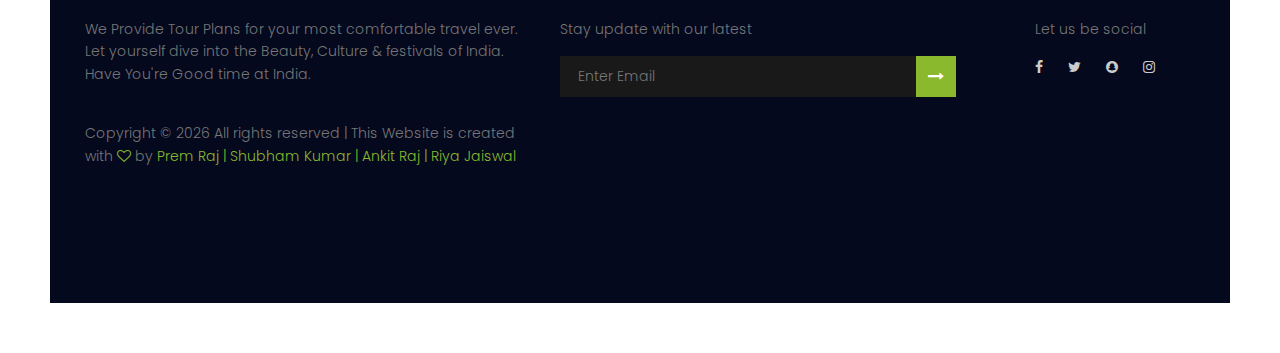
==== commit 594d464e: "Php and xml added" ====
--- a/index.html
+++ b/index.html
@@ -34,6 +34,21 @@
     <link rel="stylesheet" href="css/main.css" />
   </head>
   <body>
+    <div style="display: none">
+      <div>
+        <div>
+          <div>
+            <?php
+            function function_alert($message) {
+                echo "alert('$message');";
+            }
+            function_alert("Thanks for subscribing our newsletter!!");
+            ?>
+          </div>
+        </div>
+      </div>
+    </div>
+
     <div class="protfolio-wrap">
       <!-- Start Header Area -->
       <header class="default-header">
@@ -74,6 +89,11 @@
           </div>
         </nav>
       </header>
+      <script>
+        function myFunction() {
+          alert("Thanks for subscribing our newsletter!!");
+        }
+      </script>
       <!-- End Header Area -->
       <!-- start banner Area -->
       <section class="banner-area relative" id="home">
@@ -422,7 +442,10 @@
                       required=""
                       type="email"
                     />
-                    <button class="click-btn btn btn-default">
+                    <button
+                      class="click-btn btn btn-default"
+                      onclick="myFunction()"
+                    >
                       <i class="fa fa-long-arrow-right" aria-hidden="true"></i>
                     </button>
 
